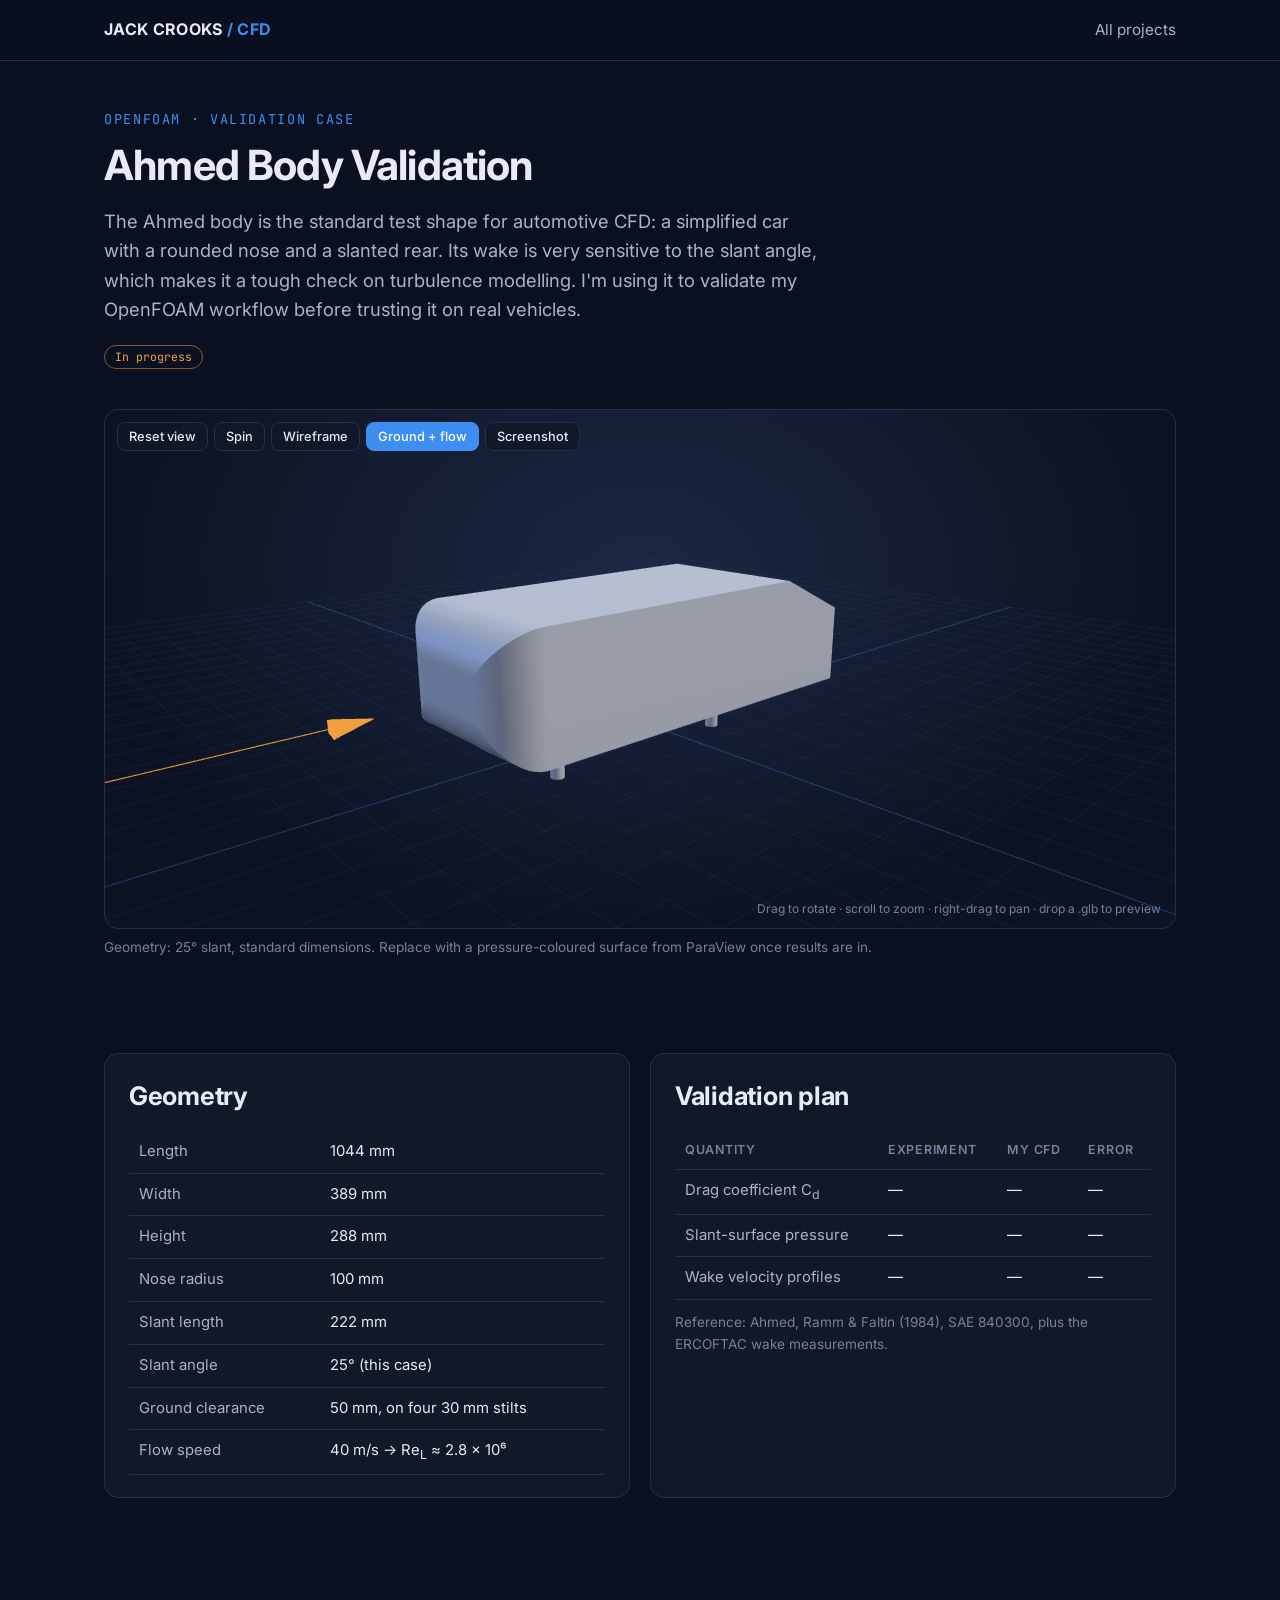
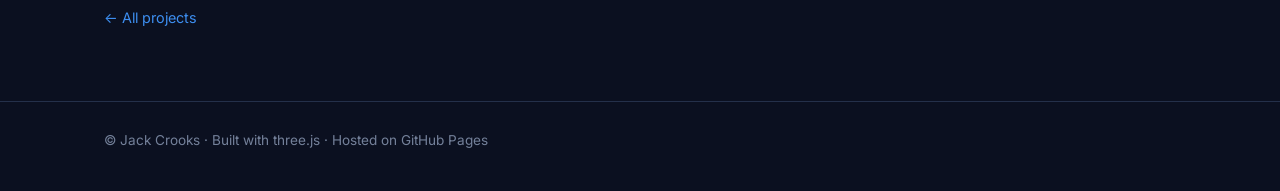
==== projects/ahmed-body/index.html @ e1d82d74 "First upload" ====
<!DOCTYPE html>
<html lang="en">
<head>
  <meta charset="utf-8">
  <meta name="viewport" content="width=device-width, initial-scale=1">
  <title>Ahmed Body Validation · Jack Crooks</title>
  <link rel="preconnect" href="https://fonts.googleapis.com">
  <link rel="stylesheet" href="https://fonts.googleapis.com/css2?family=Inter:wght@400;500;600;700&family=JetBrains+Mono:wght@400;500&display=swap">
  <link rel="stylesheet" href="../../assets/css/style.css">
  <script type="importmap">
    { "imports": {
        "three": "../../assets/vendor/three/build/three.module.min.js",
        "three/addons/": "../../assets/vendor/three/addons/" } }
  </script>
</head>
<body>

<header class="topbar">
  <div class="wrap">
    <a class="brand" href="../../index.html">JACK CROOKS <span>/ CFD</span></a>
    <nav class="nav"><a href="../../index.html#projects">All projects</a></nav>
  </div>
</header>

<main class="wrap">
  <section style="padding-top:48px">
    <div class="eyebrow">OpenFOAM · Validation case</div>
    <h1 style="font-size:2.6rem">Ahmed Body Validation</h1>
    <p class="lede">The Ahmed body is the standard test shape for automotive CFD: a simplified car with a rounded nose and a slanted rear.
      Its wake is very sensitive to the slant angle, which makes it a tough check on turbulence modelling.
      I'm using it to validate my OpenFOAM workflow before trusting it on real vehicles.</p>
    <span class="status wip">In progress</span>
  </section>

  <section style="padding-top:0">
    <div class="viewer" data-model="models/ahmed-body.glb" data-up="z" data-flow="+x"></div>
    <p class="muted" style="font-size:0.85rem;margin-top:8px">Geometry: 25° slant, standard dimensions. Replace with a pressure-coloured surface from ParaView once results are in.</p>
  </section>

  <section class="two-col">
    <div class="panel">
      <h2>Geometry</h2>
      <table>
        <tr><td>Length</td><td>1044 mm</td></tr>
        <tr><td>Width</td><td>389 mm</td></tr>
        <tr><td>Height</td><td>288 mm</td></tr>
        <tr><td>Nose radius</td><td>100 mm</td></tr>
        <tr><td>Slant length</td><td>222 mm</td></tr>
        <tr><td>Slant angle</td><td>25° (this case)</td></tr>
        <tr><td>Ground clearance</td><td>50 mm, on four 30 mm stilts</td></tr>
        <tr><td>Flow speed</td><td>40 m/s → Re<sub>L</sub> ≈ 2.8 × 10⁶</td></tr>
      </table>
    </div>
    <div class="panel">
      <h2>Validation plan</h2>
      <table>
        <tr><th>Quantity</th><th>Experiment</th><th>My CFD</th><th>Error</th></tr>
        <tr><td>Drag coefficient C<sub>d</sub></td><td>—</td><td>—</td><td>—</td></tr>
        <tr><td>Slant-surface pressure</td><td>—</td><td>—</td><td>—</td></tr>
        <tr><td>Wake velocity profiles</td><td>—</td><td>—</td><td>—</td></tr>
      </table>
      <p class="muted" style="font-size:0.85rem;margin:12px 0 0">Reference: Ahmed, Ramm &amp; Faltin (1984), SAE 840300, plus the ERCOFTAC wake measurements.</p>
    </div>
  </section>

  <section>
    <a class="back" href="../../index.html#projects">← All projects</a>
  </section>
</main>

<footer><div class="wrap">© Jack Crooks · Built with three.js · Hosted on GitHub Pages</div></footer>

<script type="module" src="../../assets/js/viewer.js"></script>
</body>
</html>
---- assets/css/style.css ----
/* ==========================================================
   CFD Portfolio – shared styles
   Change the colours in :root to restyle the whole site.
   ========================================================== */
:root {
  --bg: #0b1020;
  --surface: #111827;
  --surface-2: #172036;
  --line: #24304a;
  --text: #e6ebf5;
  --text-2: #a9b4c8;
  --muted: #74819a;
  --accent: #3d8ef0;      /* main blue (charts, links) */
  --accent-2: #f2a03d;    /* warm highlight */
  --radius: 14px;
  --mono: "JetBrains Mono", ui-monospace, SFMono-Regular, Menlo, monospace;
  --sans: "Inter", system-ui, -apple-system, "Segoe UI", sans-serif;
}

* { box-sizing: border-box; }
html, body { margin: 0; }
body {
  background: var(--bg);
  color: var(--text);
  font-family: var(--sans);
  font-size: 16px;
  line-height: 1.6;
  -webkit-font-smoothing: antialiased;
}
a { color: var(--accent); text-decoration: none; }
a:hover { text-decoration: underline; }
code, .mono { font-family: var(--mono); font-size: 0.9em; }
code { background: var(--surface-2); padding: 0.1em 0.4em; border-radius: 6px; }

.wrap { max-width: 1120px; margin: 0 auto; padding: 0 24px; }

/* ---------- top bar ---------- */
.topbar {
  position: sticky; top: 0; z-index: 10;
  background: rgba(11, 16, 32, 0.85);
  backdrop-filter: blur(10px);
  border-bottom: 1px solid var(--line);
}
.topbar .wrap { display: flex; align-items: center; justify-content: space-between; height: 60px; }
.brand { font-weight: 700; letter-spacing: 0.02em; color: var(--text); }
.brand span { color: var(--accent); }
.nav a { color: var(--text-2); margin-left: 22px; font-size: 0.95rem; }
.nav a:hover { color: var(--text); text-decoration: none; }

/* ---------- hero ---------- */
.hero { padding: 88px 0 56px; position: relative; overflow: hidden; }
.hero canvas.streaks { position: absolute; inset: 0; width: 100%; height: 100%; opacity: 0.55; }
.hero .wrap { position: relative; }
.eyebrow { font-family: var(--mono); color: var(--accent); font-size: 0.85rem; letter-spacing: 0.12em; text-transform: uppercase; }
h1 { font-size: clamp(2.2rem, 5vw, 3.6rem); line-height: 1.1; margin: 12px 0 18px; letter-spacing: -0.02em; }
h2 { font-size: 1.6rem; margin: 0 0 14px; letter-spacing: -0.01em; }
h3 { font-size: 1.1rem; margin: 0 0 8px; }
.lede { color: var(--text-2); font-size: 1.15rem; max-width: 720px; }
.chips { display: flex; flex-wrap: wrap; gap: 8px; margin-top: 22px; }
.chip { font-family: var(--mono); font-size: 0.8rem; color: var(--text-2); border: 1px solid var(--line); border-radius: 999px; padding: 4px 12px; background: var(--surface); }

/* ---------- sections & cards ---------- */
section { padding: 40px 0; }
.grid { display: grid; gap: 20px; grid-template-columns: repeat(auto-fill, minmax(320px, 1fr)); }
.card {
  background: var(--surface); border: 1px solid var(--line); border-radius: var(--radius);
  overflow: hidden; display: flex; flex-direction: column;
  transition: transform 0.15s ease, border-color 0.15s ease;
}
a.card { color: inherit; }
a.card:hover { transform: translateY(-3px); border-color: var(--accent); text-decoration: none; }
.card .thumb { height: 190px; background: var(--surface-2); position: relative; }
.card .thumb .viewer { height: 100%; border: 0; border-radius: 0; }
.card .body { padding: 18px 20px 20px; }
.card p { color: var(--text-2); margin: 0 0 12px; font-size: 0.95rem; }
.status { display: inline-block; font-family: var(--mono); font-size: 0.72rem; padding: 2px 10px; border-radius: 999px; border: 1px solid; }
.status.wip { color: var(--accent-2); border-color: rgba(242,160,61,0.5); }
.status.done { color: #57c785; border-color: rgba(87,199,133,0.5); }
.status.planned { color: var(--muted); border-color: var(--line); }

.panel { background: var(--surface); border: 1px solid var(--line); border-radius: var(--radius); padding: 22px 24px; }
.two-col { display: grid; gap: 20px; grid-template-columns: 1fr 1fr; }
@media (max-width: 860px) { .two-col { grid-template-columns: 1fr; } }

/* ---------- key numbers ---------- */
.stats { display: grid; gap: 14px; grid-template-columns: repeat(auto-fit, minmax(170px, 1fr)); }
.stat { background: var(--surface); border: 1px solid var(--line); border-radius: var(--radius); padding: 16px 18px; }
.stat .label { color: var(--muted); font-size: 0.8rem; text-transform: uppercase; letter-spacing: 0.06em; }
.stat .value { font-size: 1.8rem; font-weight: 700; font-variant-numeric: tabular-nums; }
.stat .unit { color: var(--text-2); font-size: 0.95rem; font-weight: 500; margin-left: 4px; }
.stat .note { color: var(--muted); font-size: 0.8rem; }

/* ---------- tables ---------- */
table { width: 100%; border-collapse: collapse; font-size: 0.93rem; }
th, td { text-align: left; padding: 9px 10px; border-bottom: 1px solid var(--line); vertical-align: top; }
th { color: var(--muted); font-weight: 600; font-size: 0.78rem; text-transform: uppercase; letter-spacing: 0.06em; }
td:first-child { color: var(--text-2); white-space: nowrap; }

/* ---------- 3D viewer ---------- */
.viewer {
  position: relative; width: 100%; height: 520px;
  background: radial-gradient(ellipse at 50% 30%, #1b2742 0%, #0d1324 70%);
  border: 1px solid var(--line); border-radius: var(--radius); overflow: hidden;
  touch-action: none;
}
.viewer canvas { display: block; width: 100%; height: 100%; }
.viewer .toolbar {
  position: absolute; top: 12px; left: 12px; display: flex; gap: 6px; flex-wrap: wrap;
}
.viewer .toolbar button, .btn {
  font: 500 0.8rem var(--sans); color: var(--text); cursor: pointer;
  background: rgba(17, 24, 39, 0.85); border: 1px solid var(--line); border-radius: 8px; padding: 6px 11px;
}
.viewer .toolbar button:hover, .btn:hover { border-color: var(--accent); }
.viewer .toolbar button[aria-pressed="true"] { background: var(--accent); border-color: var(--accent); color: #fff; }
.viewer .hint {
  position: absolute; bottom: 10px; right: 14px; font-size: 0.75rem; color: var(--muted); pointer-events: none;
}
.viewer .msg {
  position: absolute; inset: 0; display: grid; place-items: center; text-align: center; padding: 30px;
  color: var(--text-2); font-size: 0.95rem;
}
.viewer .msg div { max-width: 460px; }
.viewer.dragover { outline: 2px dashed var(--accent); outline-offset: -8px; }

/* ---------- calculator ---------- */
.controls { display: grid; gap: 14px; grid-template-columns: repeat(auto-fit, minmax(200px, 1fr)); margin-bottom: 18px; }
.controls label { display: block; font-size: 0.8rem; color: var(--muted); text-transform: uppercase; letter-spacing: 0.06em; margin-bottom: 6px; }
.controls input[type="number"] {
  width: 100%; background: var(--surface-2); color: var(--text); border: 1px solid var(--line);
  border-radius: 8px; padding: 8px 10px; font: 500 1rem var(--mono);
}
.controls input[type="range"] { width: 100%; accent-color: var(--accent); }
.controls output { font-family: var(--mono); color: var(--text); }
.chart { position: relative; }
.chart svg { display: block; width: 100%; height: auto; overflow: visible; }
.chart .tip {
  position: absolute; pointer-events: none; background: #0b1020; border: 1px solid var(--line);
  border-radius: 8px; padding: 6px 10px; font-size: 0.8rem; white-space: nowrap; display: none;
  font-variant-numeric: tabular-nums;
}
.chart-title { font-size: 0.95rem; font-weight: 600; margin: 0 0 4px; }
.chart-sub { font-size: 0.8rem; color: var(--muted); margin: 0 0 8px; }

/* ---------- misc ---------- */
.muted { color: var(--muted); }
.note-box { border-left: 3px solid var(--accent-2); background: var(--surface); padding: 12px 16px; border-radius: 0 10px 10px 0; color: var(--text-2); font-size: 0.93rem; }
ul.clean { padding-left: 18px; color: var(--text-2); }
ul.clean li { margin: 4px 0; }
footer { border-top: 1px solid var(--line); padding: 28px 0 40px; color: var(--muted); font-size: 0.85rem; margin-top: 30px; }
.back { display: inline-block; margin-top: 28px; font-size: 0.9rem; }
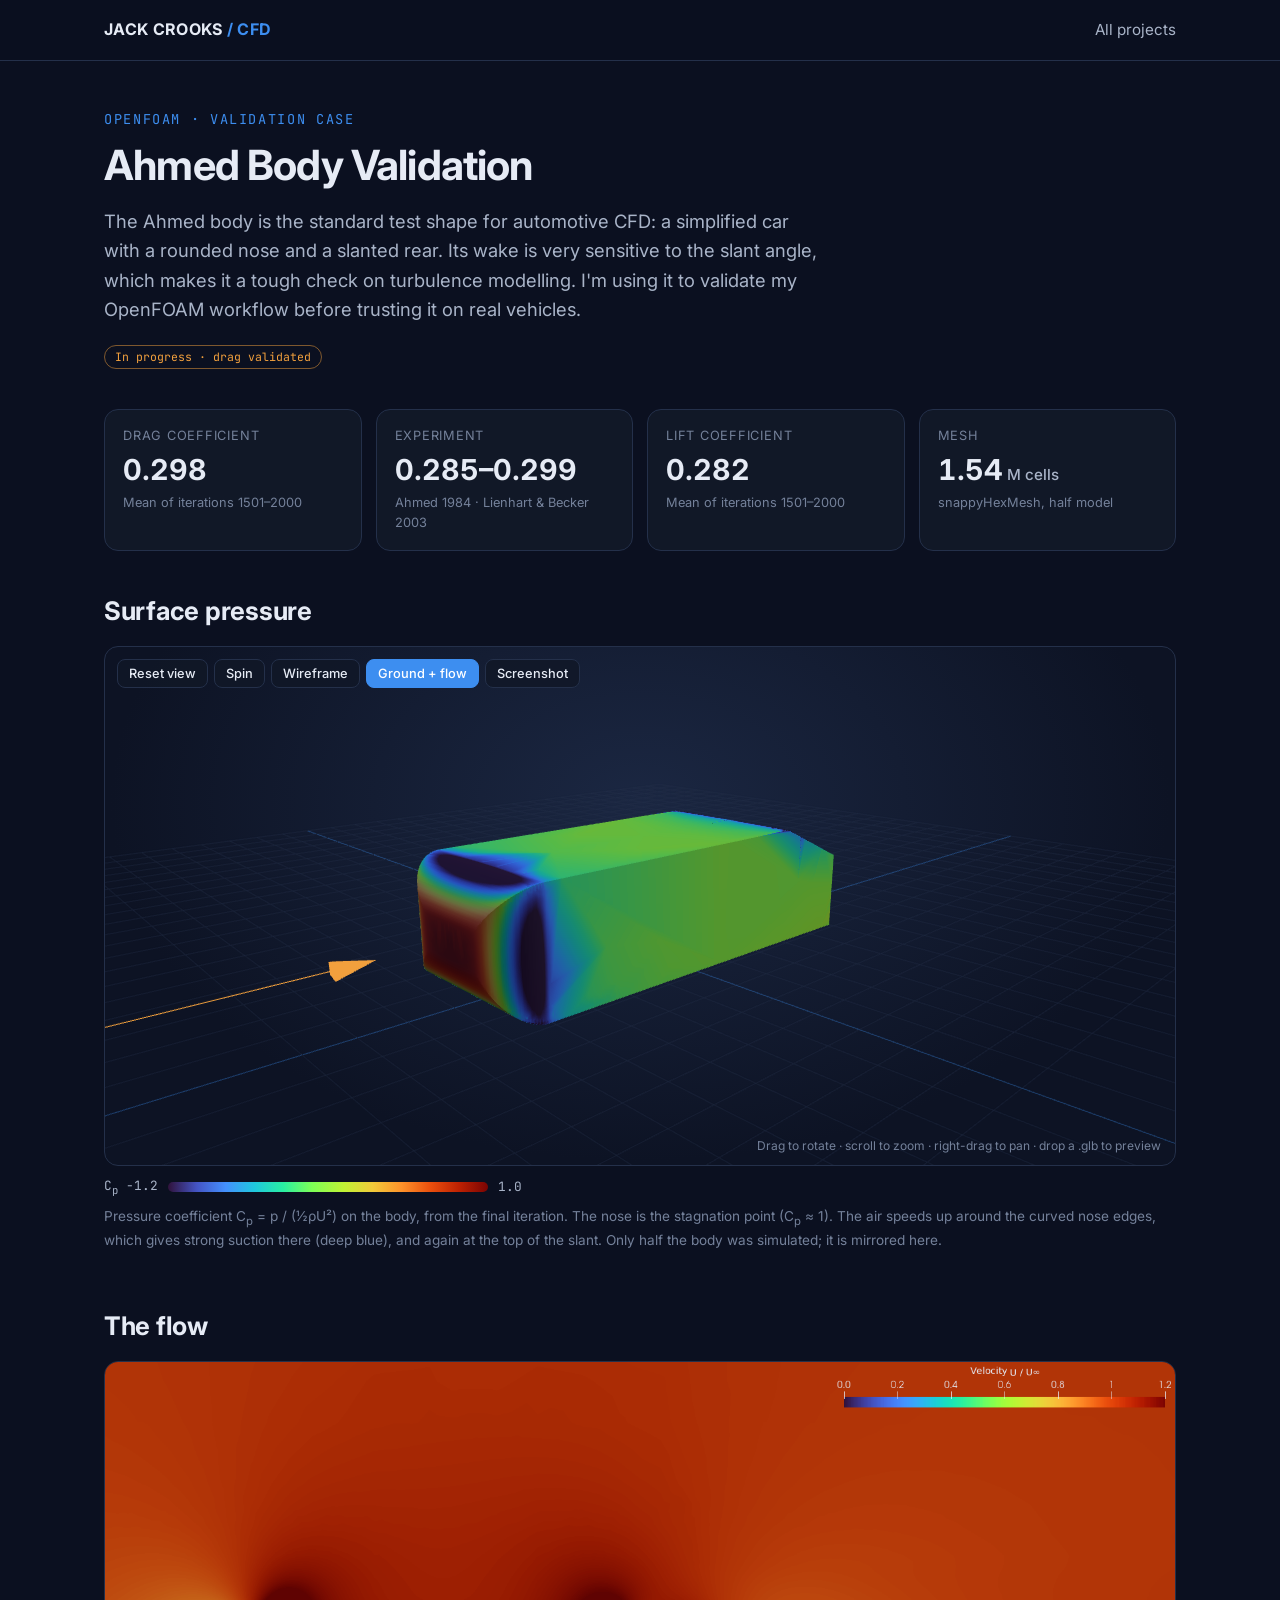
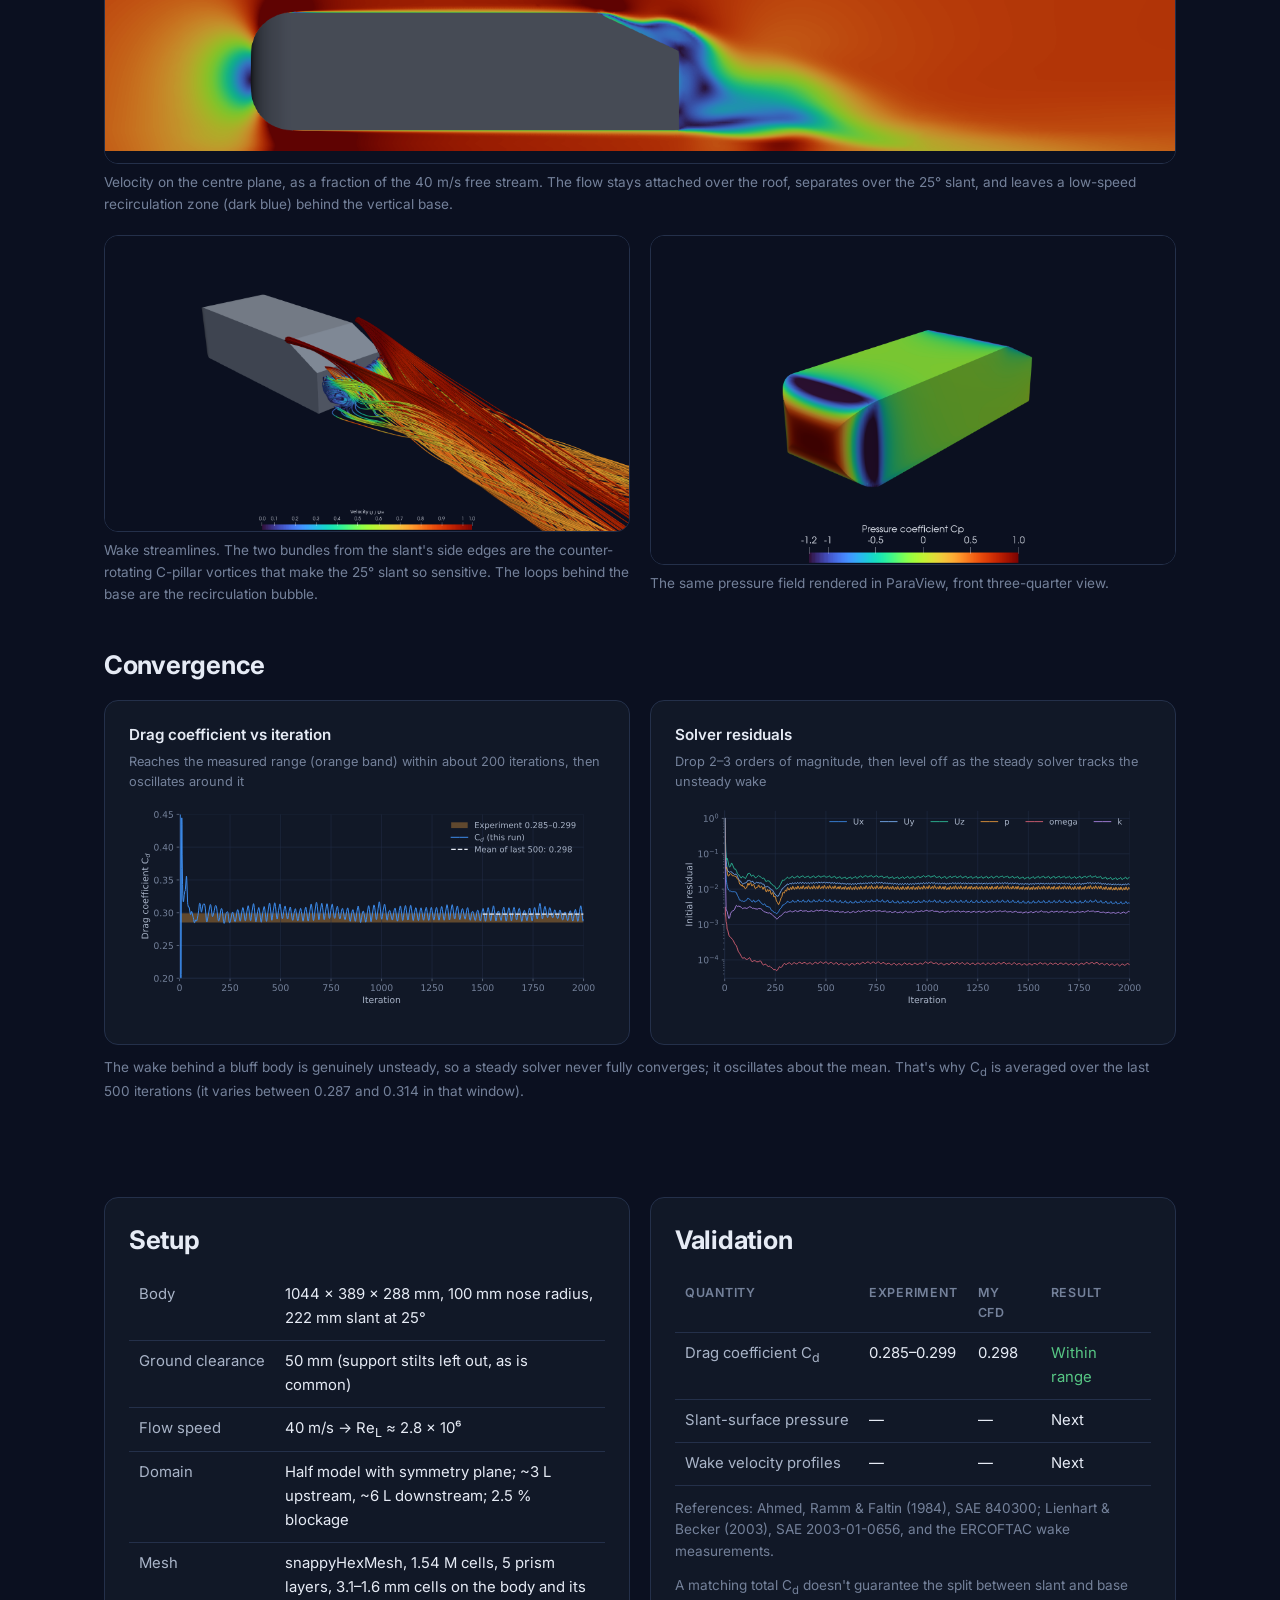
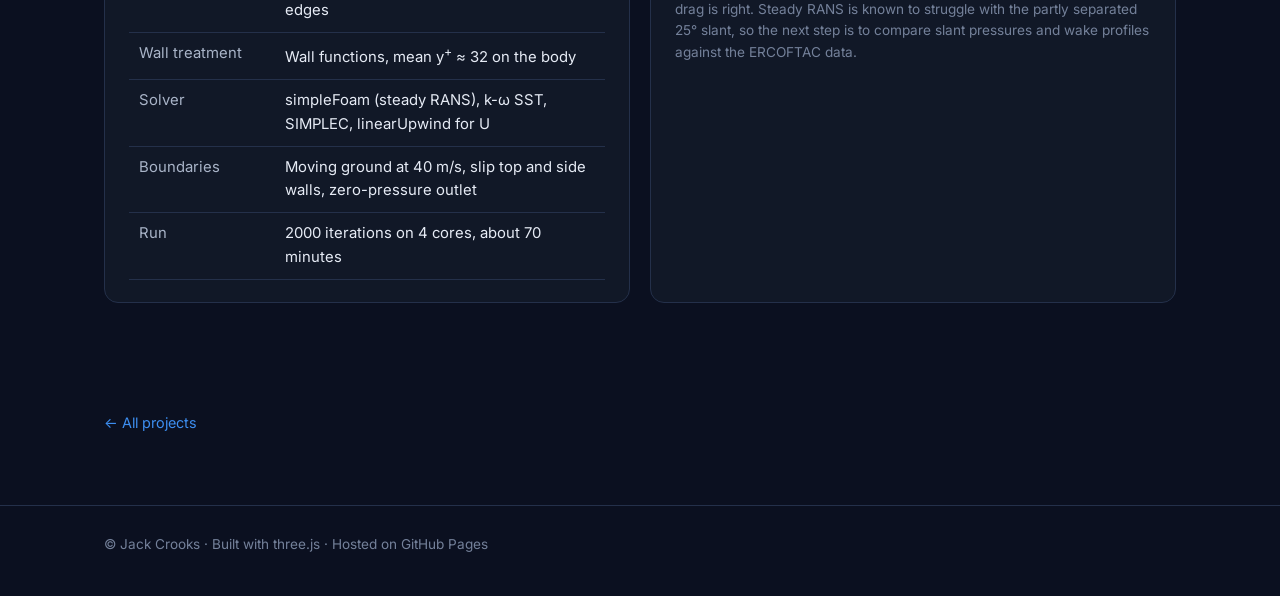
==== commit f95f4692: "Add Ahmed body run 1 results: pressure-coloured 3D model, flow images, Cd and residual charts" ====
--- a/projects/ahmed-body/index.html
+++ b/projects/ahmed-body/index.html
@@ -12,6 +12,18 @@
         "three": "../../assets/vendor/three/build/three.module.min.js",
         "three/addons/": "../../assets/vendor/three/addons/" } }
   </script>
+  <style>
+    figure { margin: 0; }
+    figure img { display: block; width: 100%; height: auto; border-radius: var(--radius); border: 1px solid var(--line); background: var(--bg); }
+    figcaption { color: var(--muted); font-size: 0.85rem; margin-top: 8px; }
+    .figs { display: grid; gap: 20px; grid-template-columns: 1fr 1fr; }
+    .legend { display: flex; align-items: center; gap: 10px; margin-top: 10px; font-family: var(--mono); font-size: 0.8rem; color: var(--text-2); }
+    .legend .bar { flex: 0 1 320px; height: 10px; border-radius: 999px;
+      background: linear-gradient(90deg, #30123b 0%, #4454c4 9%, #4490fe 18%, #1fc8de 27%, #29efa2 36%, #7dff56 45%,
+                  #c1f334 55%, #f1ca3a 64%, #fe922a 73%, #ea4f0d 82%, #be2102 91%, #7a0403 100%); }
+    .good { color: #57c785; }
+    @media (max-width: 760px) { .figs { grid-template-columns: 1fr; } }
+  </style>
 </head>
 <body>
 
@@ -29,37 +41,94 @@
     <p class="lede">The Ahmed body is the standard test shape for automotive CFD: a simplified car with a rounded nose and a slanted rear.
       Its wake is very sensitive to the slant angle, which makes it a tough check on turbulence modelling.
       I'm using it to validate my OpenFOAM workflow before trusting it on real vehicles.</p>
-    <span class="status wip">In progress</span>
+    <span class="status wip">In progress · drag validated</span>
   </section>
 
   <section style="padding-top:0">
-    <div class="viewer" data-model="models/ahmed-body.glb" data-up="z" data-flow="+x"></div>
-    <p class="muted" style="font-size:0.85rem;margin-top:8px">Geometry: 25° slant, standard dimensions. Replace with a pressure-coloured surface from ParaView once results are in.</p>
+    <div class="stats">
+      <div class="stat"><div class="label">Drag coefficient</div><div class="value">0.298</div><div class="note">Mean of iterations 1501–2000</div></div>
+      <div class="stat"><div class="label">Experiment</div><div class="value" style="white-space:nowrap">0.285–0.299</div><div class="note">Ahmed 1984 · Lienhart &amp; Becker 2003</div></div>
+      <div class="stat"><div class="label">Lift coefficient</div><div class="value">0.282</div><div class="note">Mean of iterations 1501–2000</div></div>
+      <div class="stat"><div class="label">Mesh</div><div class="value">1.54<span class="unit">M cells</span></div><div class="note">snappyHexMesh, half model</div></div>
+    </div>
+  </section>
+
+  <section style="padding-top:0">
+    <h2>Surface pressure</h2>
+    <div class="viewer" data-model="models/ahmed-cp.glb" data-up="z" data-flow="+x"></div>
+    <div class="legend"><span>C<sub>p</sub> −1.2</span><span class="bar"></span><span>1.0</span></div>
+    <p class="muted" style="font-size:0.85rem;margin-top:8px">Pressure coefficient C<sub>p</sub> = p / (½ρU²) on the body, from the final iteration.
+      The nose is the stagnation point (C<sub>p</sub> ≈ 1). The air speeds up around the curved nose edges, which gives strong suction there (deep blue),
+      and again at the top of the slant. Only half the body was simulated; it is mirrored here.</p>
+  </section>
+
+  <section style="padding-top:0">
+    <h2>The flow</h2>
+    <figure style="margin-bottom:20px">
+      <img src="images/midplane-velocity.png" alt="Velocity on the centre plane of the Ahmed body, showing the slow wake behind the slant and base" loading="lazy">
+      <figcaption>Velocity on the centre plane, as a fraction of the 40 m/s free stream. The flow stays attached over the roof, separates
+        over the 25° slant, and leaves a low-speed recirculation zone (dark blue) behind the vertical base.</figcaption>
+    </figure>
+    <div class="figs">
+      <figure>
+        <img src="images/streamlines.png" alt="Streamlines in the wake: a pair of vortices from the slant side edges and recirculation behind the base" loading="lazy">
+        <figcaption>Wake streamlines. The two bundles from the slant's side edges are the counter-rotating C-pillar vortices
+          that make the 25° slant so sensitive. The loops behind the base are the recirculation bubble.</figcaption>
+      </figure>
+      <figure>
+        <img src="images/cp-surface.png" alt="Pressure coefficient on the body, front three-quarter view" loading="lazy">
+        <figcaption>The same pressure field rendered in ParaView, front three-quarter view.</figcaption>
+      </figure>
+    </div>
+  </section>
+
+  <section style="padding-top:0">
+    <h2>Convergence</h2>
+    <div class="two-col">
+      <div class="panel">
+        <p class="chart-title">Drag coefficient vs iteration</p>
+        <p class="chart-sub">Reaches the measured range (orange band) within about 200 iterations, then oscillates around it</p>
+        <img src="images/cd-history.svg" alt="Drag coefficient history converging to 0.298, inside the experimental band" style="width:100%" loading="lazy">
+      </div>
+      <div class="panel">
+        <p class="chart-title">Solver residuals</p>
+        <p class="chart-sub">Drop 2–3 orders of magnitude, then level off as the steady solver tracks the unsteady wake</p>
+        <img src="images/residuals.svg" alt="Initial residuals for U, p, k and omega over 2000 iterations" style="width:100%" loading="lazy">
+      </div>
+    </div>
+    <p class="muted" style="font-size:0.85rem;margin-top:12px">The wake behind a bluff body is genuinely unsteady, so a steady solver
+      never fully converges; it oscillates about the mean. That's why C<sub>d</sub> is averaged over the last 500 iterations
+      (it varies between 0.287 and 0.314 in that window).</p>
   </section>
 
   <section class="two-col">
     <div class="panel">
-      <h2>Geometry</h2>
+      <h2>Setup</h2>
       <table>
-        <tr><td>Length</td><td>1044 mm</td></tr>
-        <tr><td>Width</td><td>389 mm</td></tr>
-        <tr><td>Height</td><td>288 mm</td></tr>
-        <tr><td>Nose radius</td><td>100 mm</td></tr>
-        <tr><td>Slant length</td><td>222 mm</td></tr>
-        <tr><td>Slant angle</td><td>25° (this case)</td></tr>
-        <tr><td>Ground clearance</td><td>50 mm, on four 30 mm stilts</td></tr>
+        <tr><td>Body</td><td>1044 × 389 × 288 mm, 100 mm nose radius, 222 mm slant at 25°</td></tr>
+        <tr><td>Ground clearance</td><td>50 mm (support stilts left out, as is common)</td></tr>
         <tr><td>Flow speed</td><td>40 m/s → Re<sub>L</sub> ≈ 2.8 × 10⁶</td></tr>
+        <tr><td>Domain</td><td>Half model with symmetry plane; ~3 L upstream, ~6 L downstream; 2.5 % blockage</td></tr>
+        <tr><td>Mesh</td><td>snappyHexMesh, 1.54 M cells, 5 prism layers, 3.1–1.6 mm cells on the body and its edges</td></tr>
+        <tr><td>Wall treatment</td><td>Wall functions, mean y<sup>+</sup> ≈ 32 on the body</td></tr>
+        <tr><td>Solver</td><td>simpleFoam (steady RANS), k-ω SST, SIMPLEC, linearUpwind for U</td></tr>
+        <tr><td>Boundaries</td><td>Moving ground at 40 m/s, slip top and side walls, zero-pressure outlet</td></tr>
+        <tr><td>Run</td><td>2000 iterations on 4 cores, about 70 minutes</td></tr>
       </table>
     </div>
     <div class="panel">
-      <h2>Validation plan</h2>
+      <h2>Validation</h2>
       <table>
-        <tr><th>Quantity</th><th>Experiment</th><th>My CFD</th><th>Error</th></tr>
-        <tr><td>Drag coefficient C<sub>d</sub></td><td>—</td><td>—</td><td>—</td></tr>
-        <tr><td>Slant-surface pressure</td><td>—</td><td>—</td><td>—</td></tr>
-        <tr><td>Wake velocity profiles</td><td>—</td><td>—</td><td>—</td></tr>
+        <tr><th>Quantity</th><th>Experiment</th><th>My CFD</th><th>Result</th></tr>
+        <tr><td>Drag coefficient C<sub>d</sub></td><td>0.285–0.299</td><td>0.298</td><td class="good">Within range</td></tr>
+        <tr><td>Slant-surface pressure</td><td>—</td><td>—</td><td>Next</td></tr>
+        <tr><td>Wake velocity profiles</td><td>—</td><td>—</td><td>Next</td></tr>
       </table>
-      <p class="muted" style="font-size:0.85rem;margin:12px 0 0">Reference: Ahmed, Ramm &amp; Faltin (1984), SAE 840300, plus the ERCOFTAC wake measurements.</p>
+      <p class="muted" style="font-size:0.85rem;margin:12px 0 0">References: Ahmed, Ramm &amp; Faltin (1984), SAE 840300;
+        Lienhart &amp; Becker (2003), SAE 2003-01-0656, and the ERCOFTAC wake measurements.</p>
+      <p class="muted" style="font-size:0.85rem;margin:12px 0 0">A matching total C<sub>d</sub> doesn't guarantee the split between slant and base drag is right.
+        Steady RANS is known to struggle with the partly separated 25° slant, so the next step is to compare slant pressures
+        and wake profiles against the ERCOFTAC data.</p>
     </div>
   </section>
 
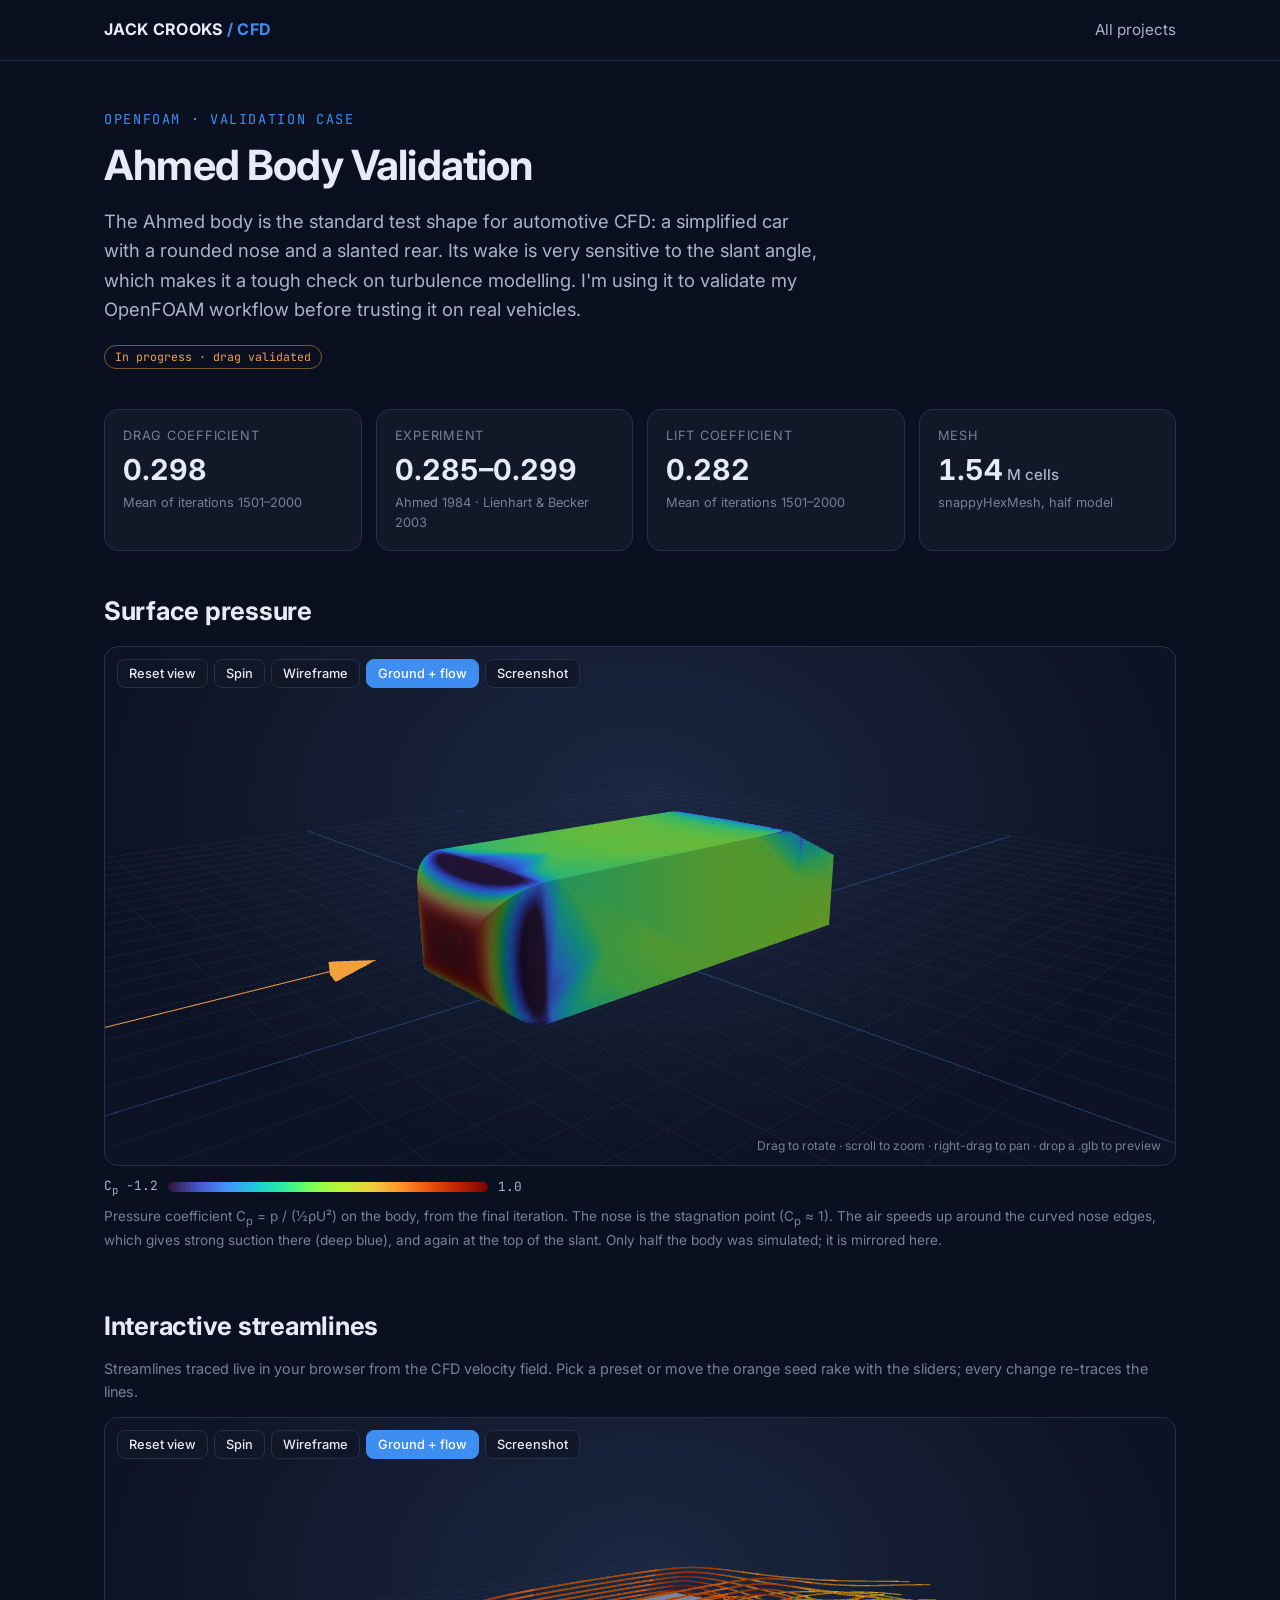
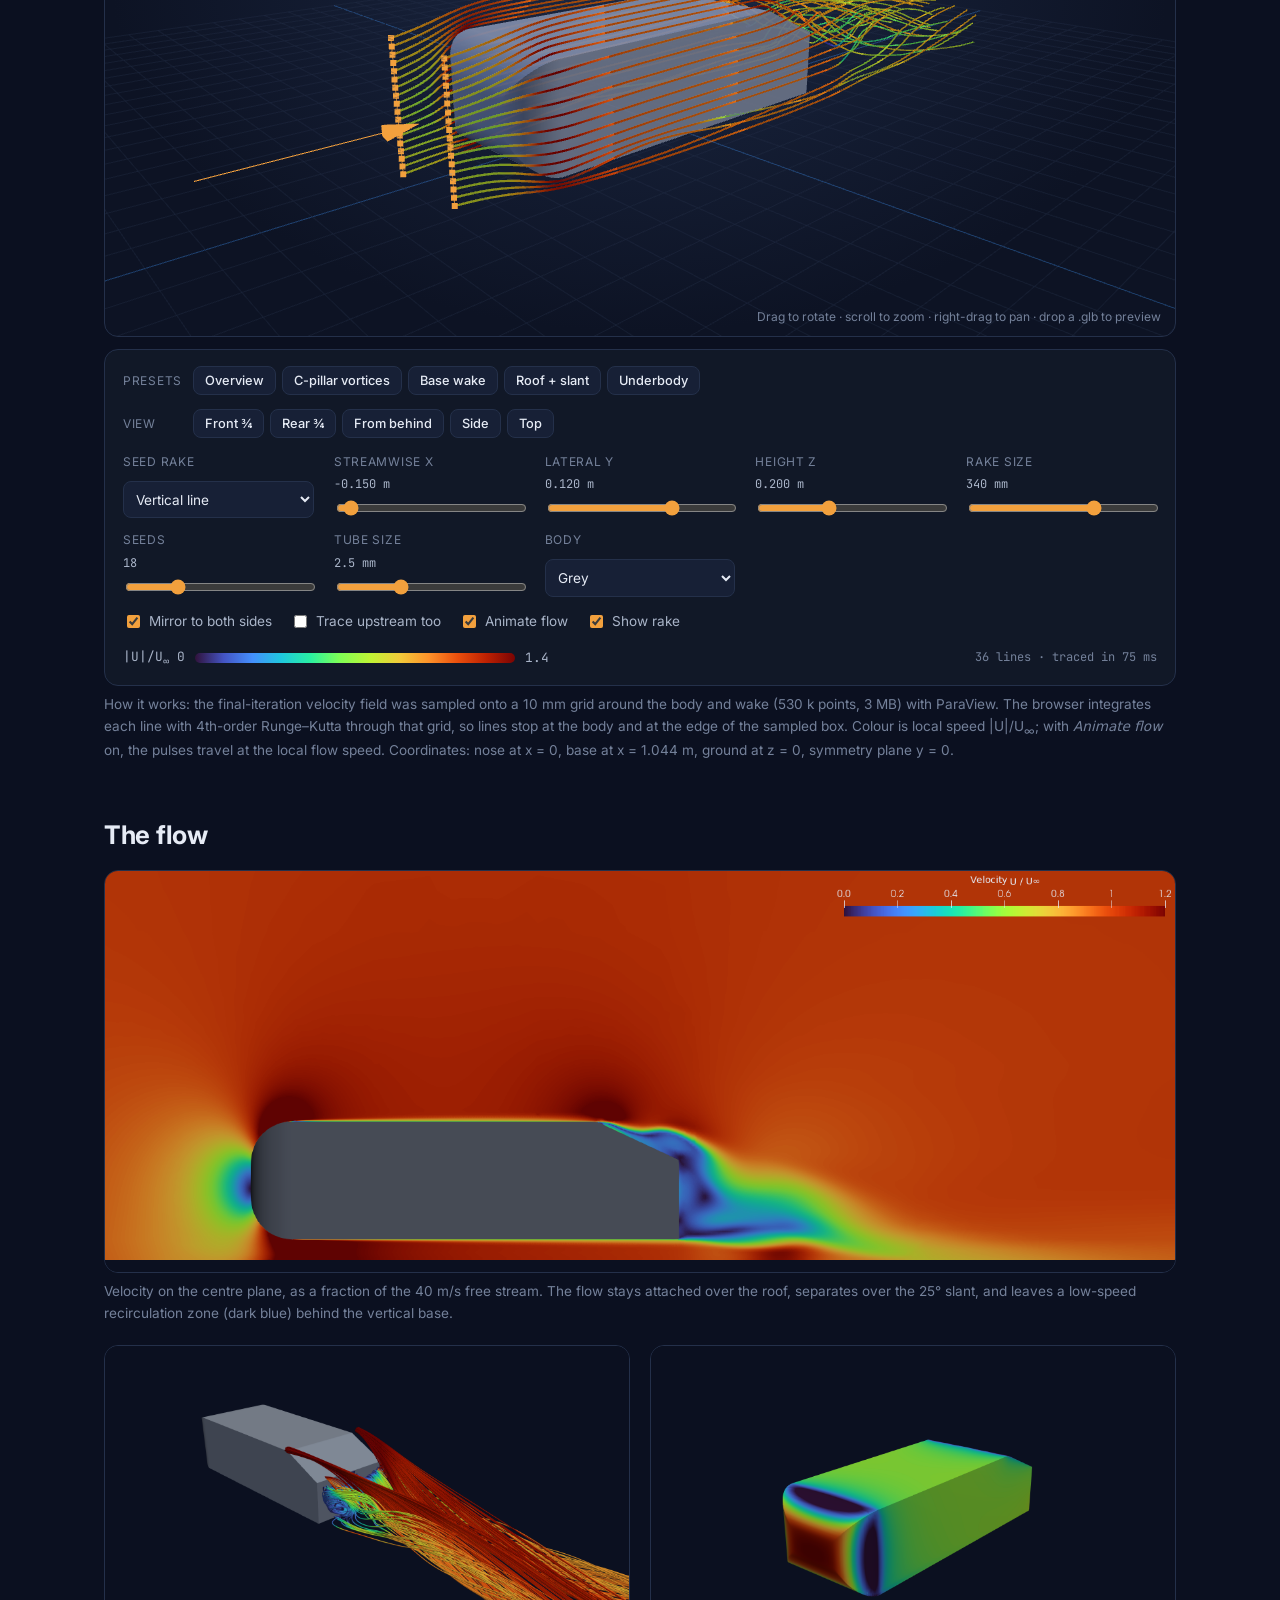
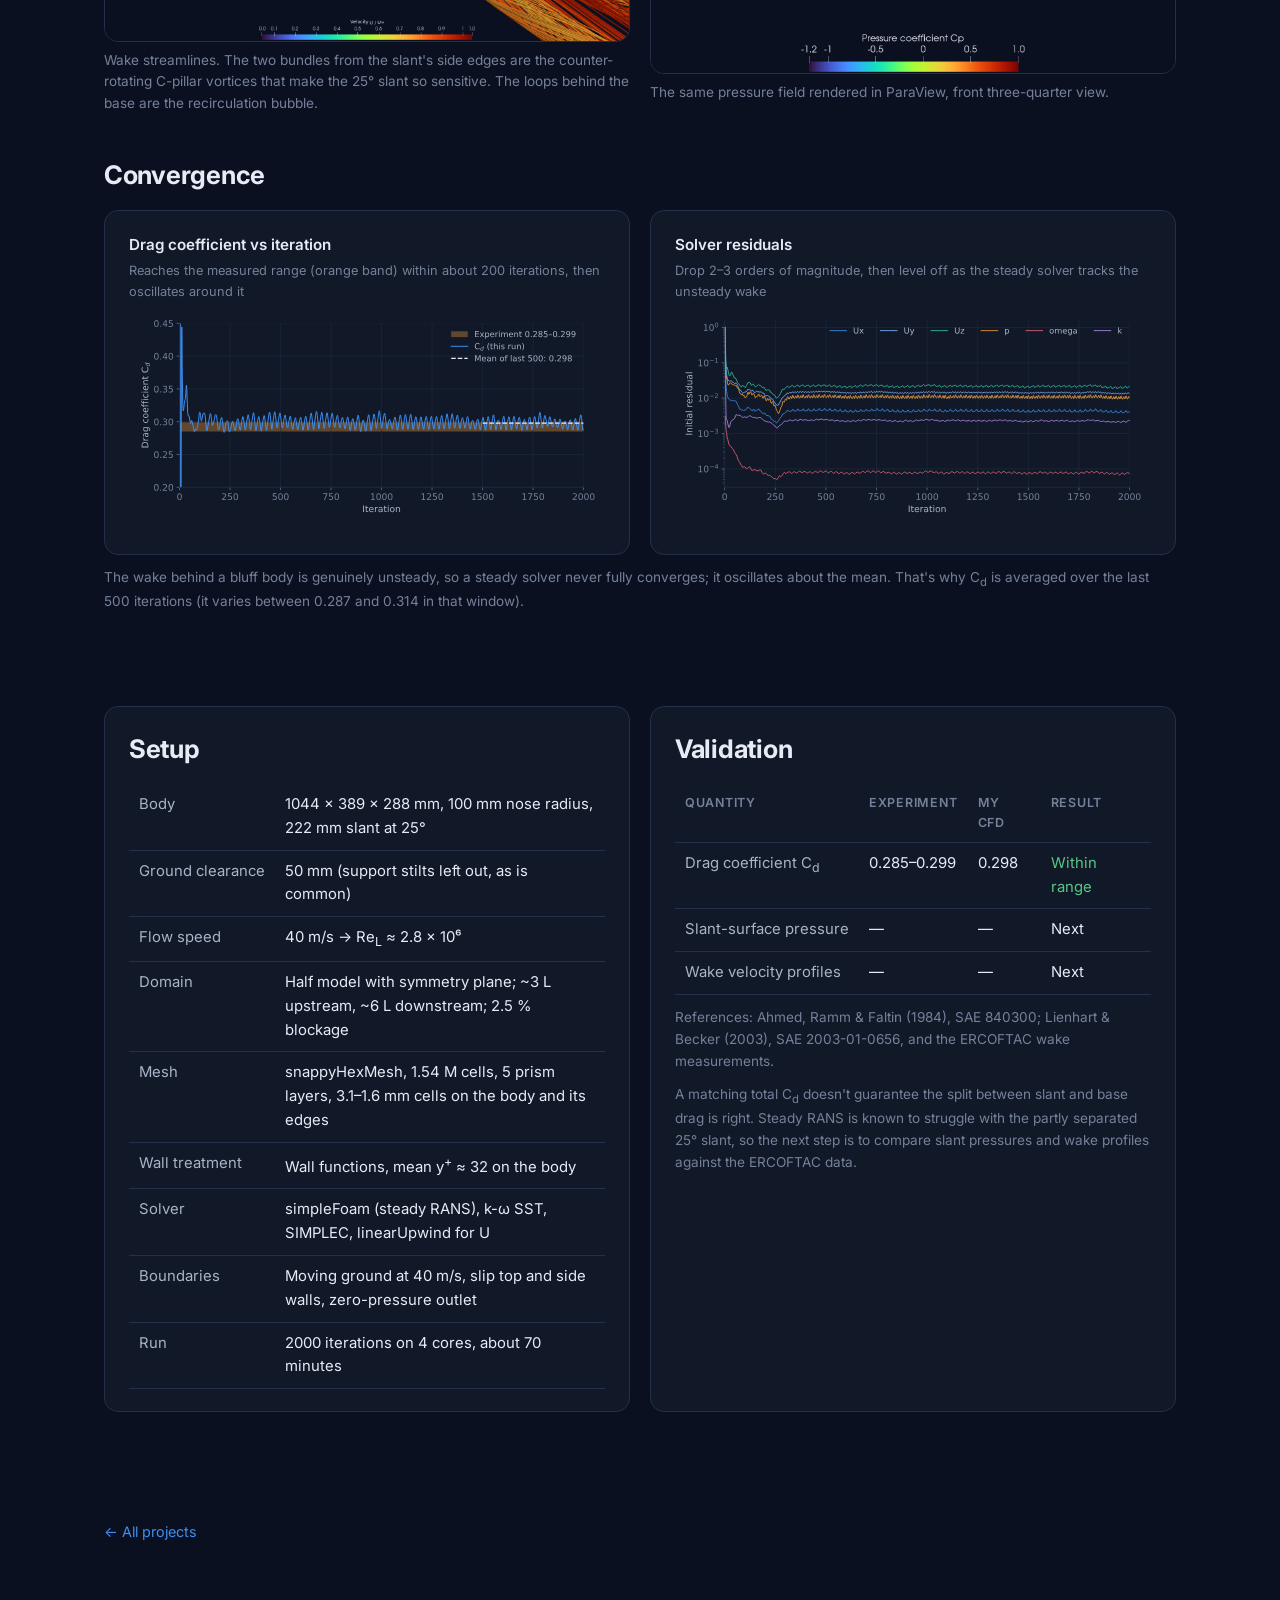
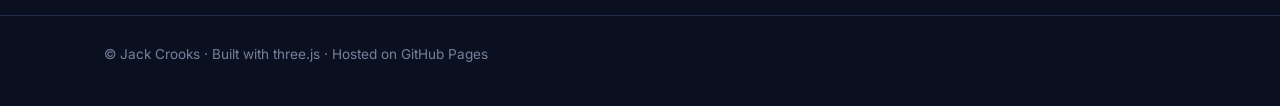
==== commit 4ca012f3: "Add interactive streamline tool to the Ahmed body page Streamlines are traced live in the browser (R" ====
--- a/projects/ahmed-body/index.html
+++ b/projects/ahmed-body/index.html
@@ -60,6 +60,20 @@
     <p class="muted" style="font-size:0.85rem;margin-top:8px">Pressure coefficient C<sub>p</sub> = p / (½ρU²) on the body, from the final iteration.
       The nose is the stagnation point (C<sub>p</sub> ≈ 1). The air speeds up around the curved nose edges, which gives strong suction there (deep blue),
       and again at the top of the slant. Only half the body was simulated; it is mirrored here.</p>
+  </section>
+
+  <section style="padding-top:0">
+    <h2>Interactive streamlines</h2>
+    <p class="muted" style="font-size:0.9rem;margin-top:-4px">Streamlines traced live in your browser from the CFD velocity field.
+      Pick a preset or move the orange seed rake with the sliders; every change re-traces the lines.</p>
+    <div class="viewer" data-model="models/ahmed-cp.glb" data-up="z" data-flow="+x"
+         data-zoom="1.15" data-streamlines="models/ahmed-velocity.json" data-controls="sl-controls"></div>
+    <div id="sl-controls"></div>
+    <p class="muted" style="font-size:0.85rem;margin-top:8px">How it works: the final-iteration velocity field was sampled onto a
+      10 mm grid around the body and wake (530 k points, 3 MB) with ParaView. The browser integrates each line with
+      4th-order Runge&ndash;Kutta through that grid, so lines stop at the body and at the edge of the sampled box.
+      Colour is local speed |U|/U<sub>&infin;</sub>; with <em>Animate flow</em> on, the pulses travel at the local flow speed.
+      Coordinates: nose at x = 0, base at x = 1.044 m, ground at z = 0, symmetry plane y = 0.</p>
   </section>
 
   <section style="padding-top:0">
--- a/assets/css/style.css
+++ b/assets/css/style.css
@@ -149,3 +149,34 @@
 ul.clean li { margin: 4px 0; }
 footer { border-top: 1px solid var(--line); padding: 28px 0 40px; color: var(--muted); font-size: 0.85rem; margin-top: 30px; }
 .back { display: inline-block; margin-top: 28px; font-size: 0.9rem; }
+
+/* ---------- interactive streamlines (streamlines.js) ---------- */
+.viewer .sl-status {
+  position: absolute; bottom: 10px; left: 14px; font-size: 0.8rem; color: var(--text-2); pointer-events: none;
+}
+.sl-panel {
+  margin-top: 12px; padding: 16px 18px; background: var(--surface); border: 1px solid var(--line); border-radius: var(--radius);
+  display: grid; gap: 14px;
+}
+.sl-row { display: flex; flex-wrap: wrap; gap: 8px 18px; align-items: center; }
+.sl-presets button {
+  font: 500 0.8rem var(--sans); color: var(--text); cursor: pointer;
+  background: var(--surface-2); border: 1px solid var(--line); border-radius: 8px; padding: 6px 11px;
+}
+.sl-presets button:hover { border-color: var(--accent-2); }
+.sl-presets { gap: 6px; }
+.sl-grid { display: grid; gap: 12px 20px; grid-template-columns: repeat(auto-fit, minmax(190px, 1fr)); }
+.sl-grid label { display: grid; gap: 4px; font-size: 0.75rem; color: var(--muted); text-transform: uppercase; letter-spacing: 0.06em; }
+.sl-grid output { font-family: var(--mono); color: var(--text-2); text-transform: none; letter-spacing: 0; float: right; }
+.sl-grid input[type="range"] { width: 100%; accent-color: var(--accent-2); }
+.sl-grid select {
+  font: 0.85rem var(--sans); color: var(--text); background: var(--surface-2); border: 1px solid var(--line);
+  border-radius: 8px; padding: 6px 8px;
+}
+.sl-check { font-size: 0.85rem; color: var(--text-2); display: inline-flex; gap: 6px; align-items: center; cursor: pointer; }
+.sl-check input { accent-color: var(--accent-2); }
+.sl-foot { display: flex; flex-wrap: wrap; justify-content: space-between; align-items: center; gap: 10px; }
+.sl-foot .legend { margin-top: 0; flex: 1 1 320px; }
+.sl-info { font-family: var(--mono); font-size: 0.75rem; color: var(--muted); }
+.sl-lbl { font-size: 0.75rem; color: var(--muted); text-transform: uppercase; letter-spacing: 0.06em; width: 64px; }
+.sl-presets button[aria-pressed="true"] { border-color: var(--accent-2); color: var(--accent-2); }
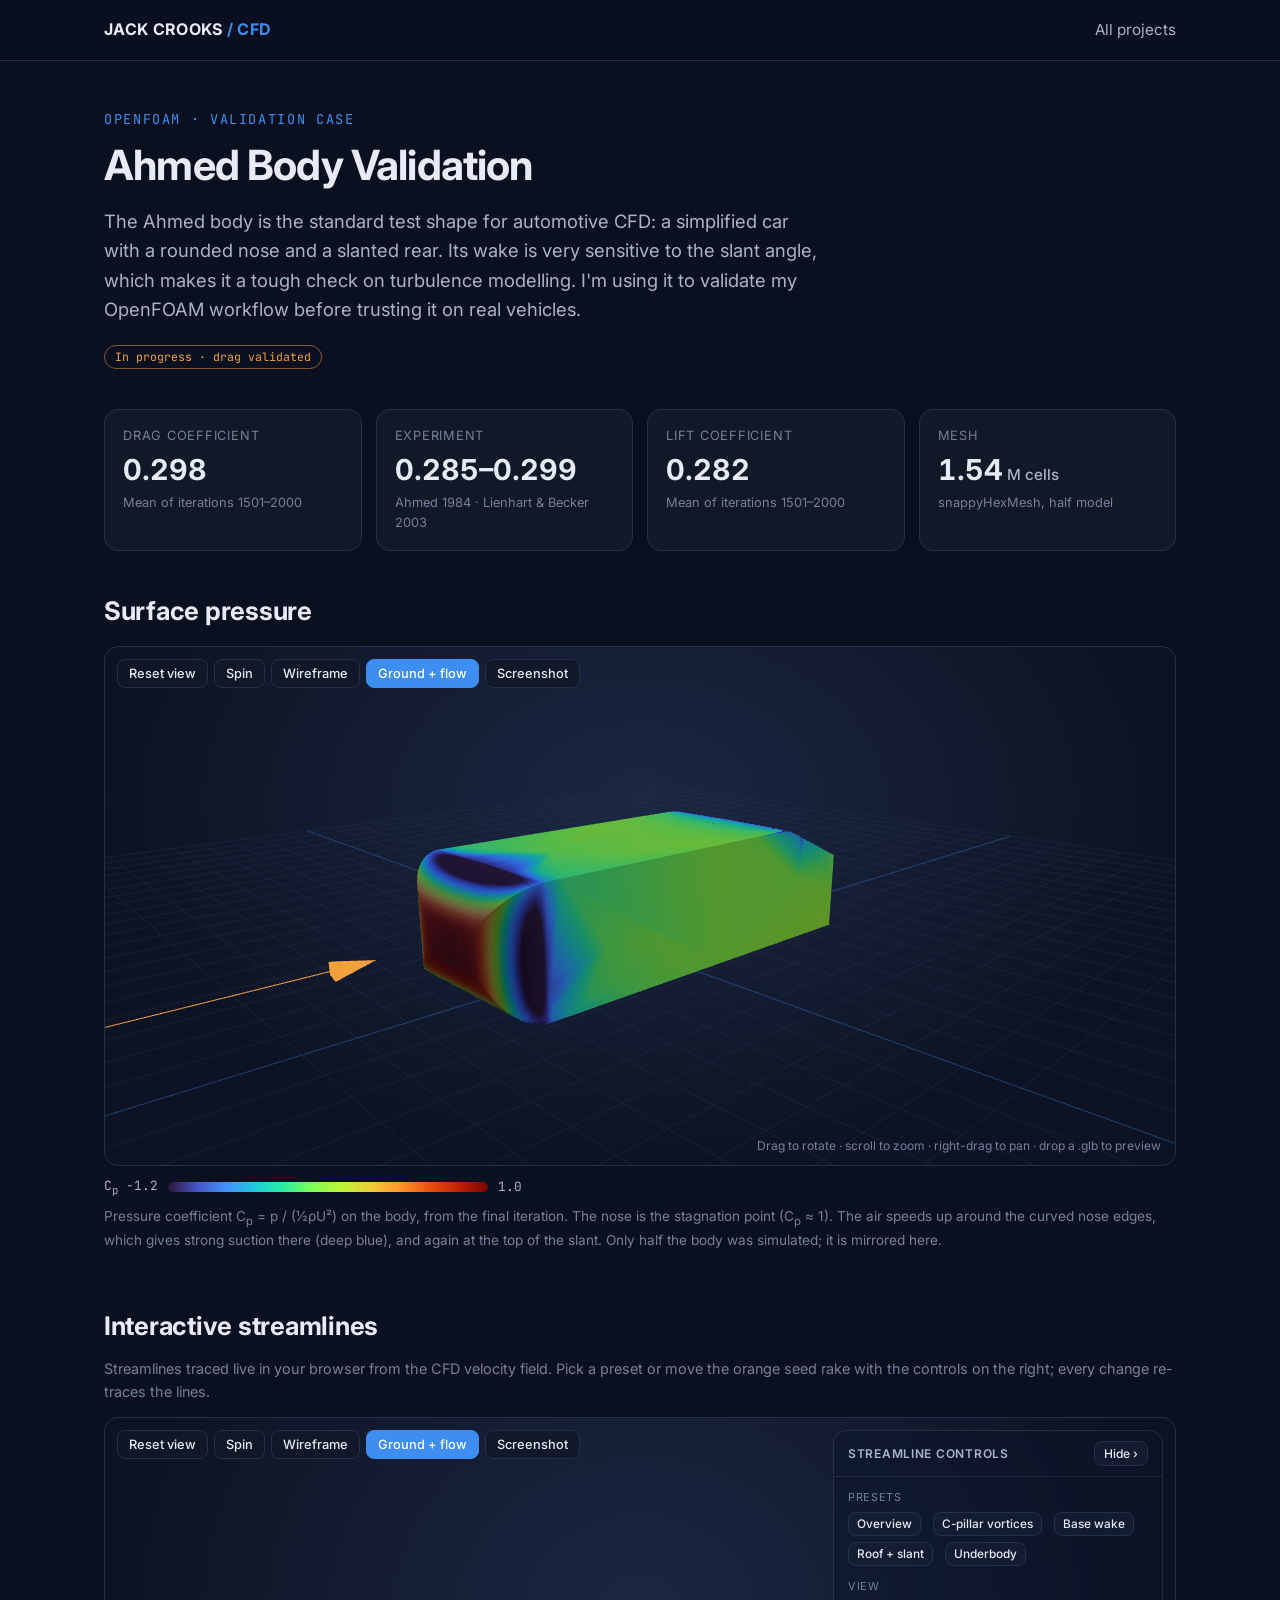
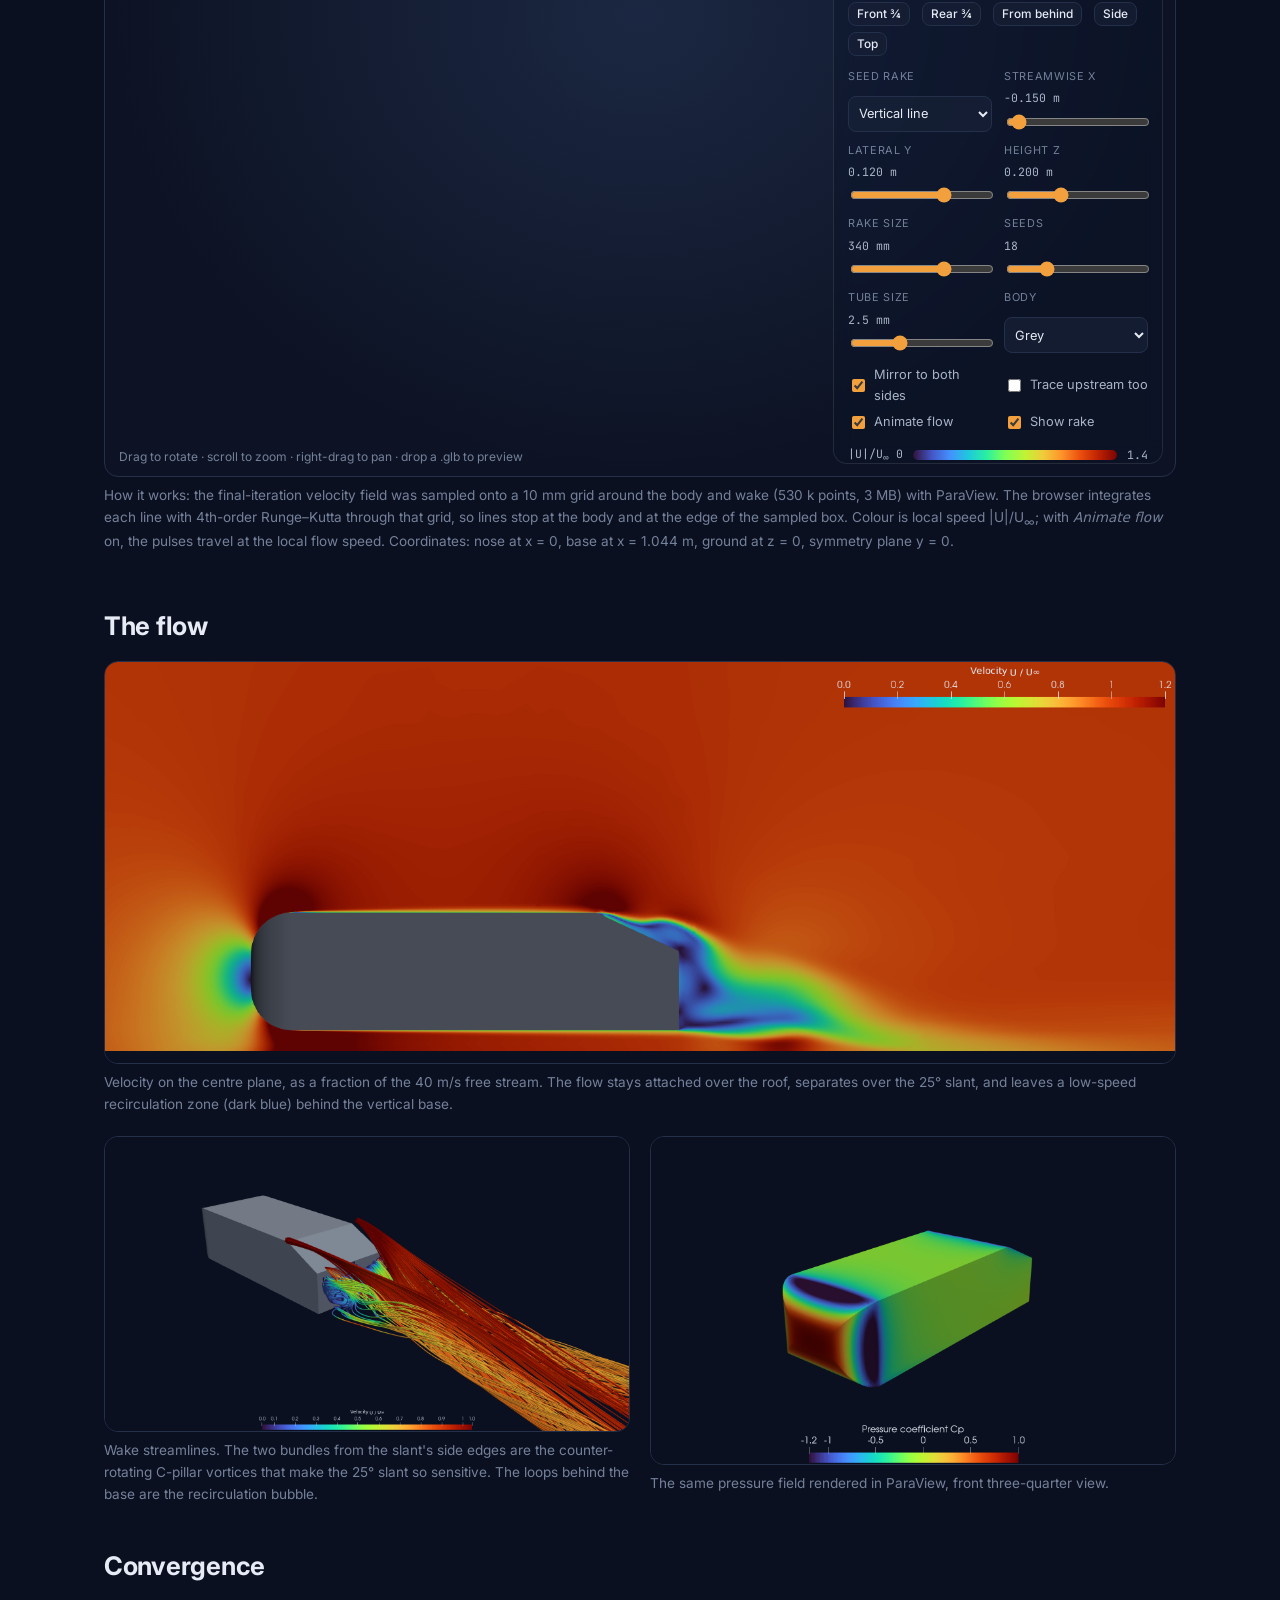
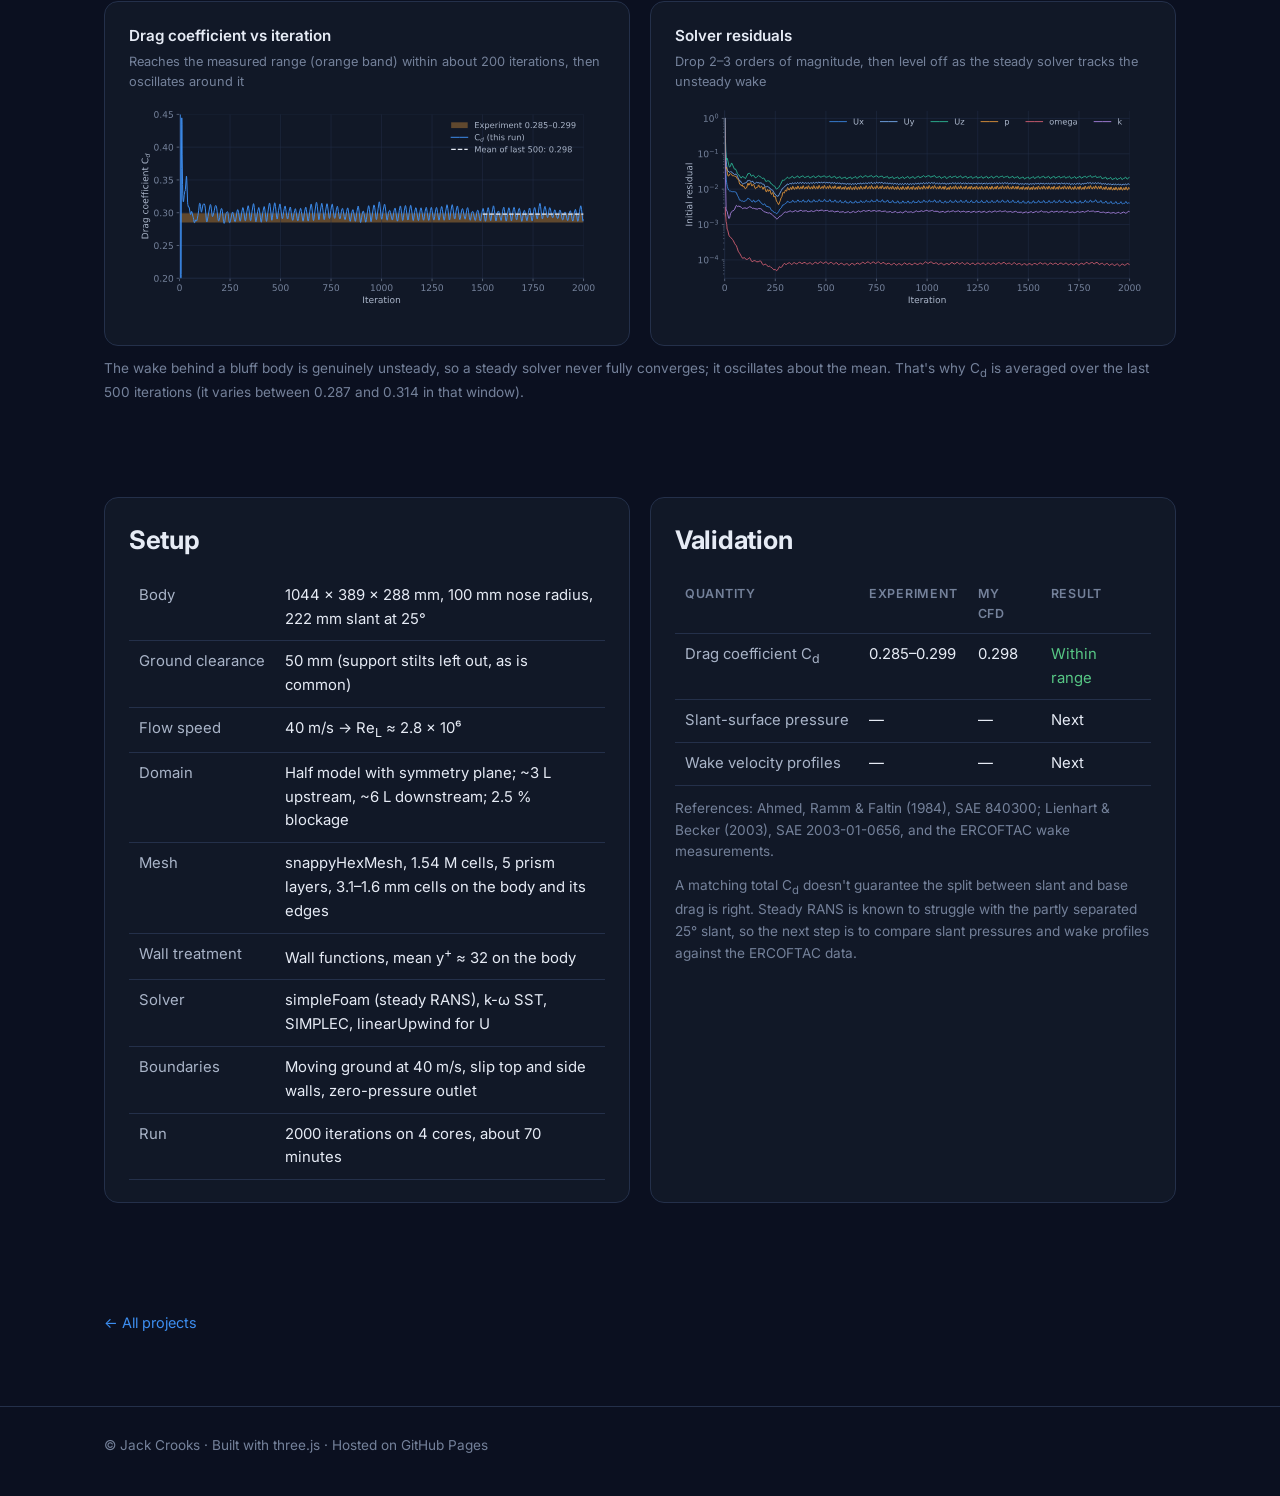
==== commit bd8a1979: "Dock streamline controls on the right of the viewer, translucent On wide screens the panel floats ov" ====
--- a/projects/ahmed-body/index.html
+++ b/projects/ahmed-body/index.html
@@ -65,7 +65,7 @@
   <section style="padding-top:0">
     <h2>Interactive streamlines</h2>
     <p class="muted" style="font-size:0.9rem;margin-top:-4px">Streamlines traced live in your browser from the CFD velocity field.
-      Pick a preset or move the orange seed rake with the sliders; every change re-traces the lines.</p>
+      Pick a preset or move the orange seed rake with the controls on the right; every change re-traces the lines.</p>
     <div class="viewer" data-model="models/ahmed-cp.glb" data-up="z" data-flow="+x"
          data-zoom="1.15" data-streamlines="models/ahmed-velocity.json" data-controls="sl-controls"></div>
     <div id="sl-controls"></div>
--- a/assets/css/style.css
+++ b/assets/css/style.css
@@ -180,3 +180,43 @@
 .sl-info { font-family: var(--mono); font-size: 0.75rem; color: var(--muted); }
 .sl-lbl { font-size: 0.75rem; color: var(--muted); text-transform: uppercase; letter-spacing: 0.06em; width: 64px; }
 .sl-presets button[aria-pressed="true"] { border-color: var(--accent-2); color: var(--accent-2); }
+
+/* streamline panel docked inside the viewer (wide screens) */
+.sl-head { display: none; }
+.sl-body { display: grid; gap: 14px; }
+.viewer.sl-docked { height: 660px; }
+.viewer.sl-docked .hint { right: auto; left: 14px; }
+.sl-panel.docked {
+  position: absolute; top: 12px; right: 12px; bottom: 12px; width: 330px; margin: 0;
+  padding: 0; gap: 0; display: flex; flex-direction: column;
+  background: rgba(13, 19, 36, 0.42); border-color: rgba(255, 255, 255, 0.10);
+  -webkit-backdrop-filter: blur(10px) saturate(1.2); backdrop-filter: blur(10px) saturate(1.2);
+  transition: background 0.2s;
+  touch-action: auto;
+}
+.sl-panel.docked:hover { background: rgba(13, 19, 36, 0.62); }
+.sl-panel.docked .sl-head {
+  display: flex; justify-content: space-between; align-items: center; padding: 10px 14px;
+  font-size: 0.75rem; font-weight: 600; color: var(--text-2); text-transform: uppercase; letter-spacing: 0.06em;
+  border-bottom: 1px solid rgba(255, 255, 255, 0.08);
+}
+.sl-toggle {
+  font: 500 0.75rem var(--sans); color: var(--text); cursor: pointer; text-transform: none; letter-spacing: 0;
+  background: rgba(23, 32, 54, 0.7); border: 1px solid var(--line); border-radius: 8px; padding: 4px 9px;
+}
+.sl-toggle:hover { border-color: var(--accent-2); }
+.sl-panel.docked .sl-body { overflow-y: auto; padding: 12px 14px 14px; display: grid; gap: 12px; align-content: start; }
+.sl-panel.docked .sl-grid { grid-template-columns: 1fr 1fr; gap: 10px 12px; }
+.sl-panel.docked .sl-grid label { font-size: 0.68rem; }
+.sl-panel.docked .sl-grid output { float: none; display: block; font-size: 0.72rem; }
+.sl-panel.docked .sl-grid select { font-size: 0.8rem; padding: 5px 6px; background: rgba(23, 32, 54, 0.75); }
+.sl-panel.docked .sl-presets button { font-size: 0.74rem; padding: 4px 8px; background: rgba(23, 32, 54, 0.7); }
+.sl-panel.docked .sl-lbl { width: 100%; font-size: 0.68rem; }
+.sl-panel.docked .sl-row { gap: 6px 12px; }
+.sl-panel.docked .sl-check { font-size: 0.8rem; flex: 1 1 45%; }
+.sl-panel.docked .sl-foot { flex-direction: column; align-items: stretch; gap: 6px; }
+.sl-panel.docked .sl-foot .legend { flex: none; font-size: 0.72rem; }
+.sl-panel.docked .sl-foot .legend .bar { flex: 1 1 auto; }
+.sl-panel.docked.collapsed { bottom: auto; width: auto; }
+.sl-panel.docked.collapsed .sl-body { display: none; }
+.sl-panel.docked.collapsed .sl-head { border-bottom: 0; gap: 10px; }
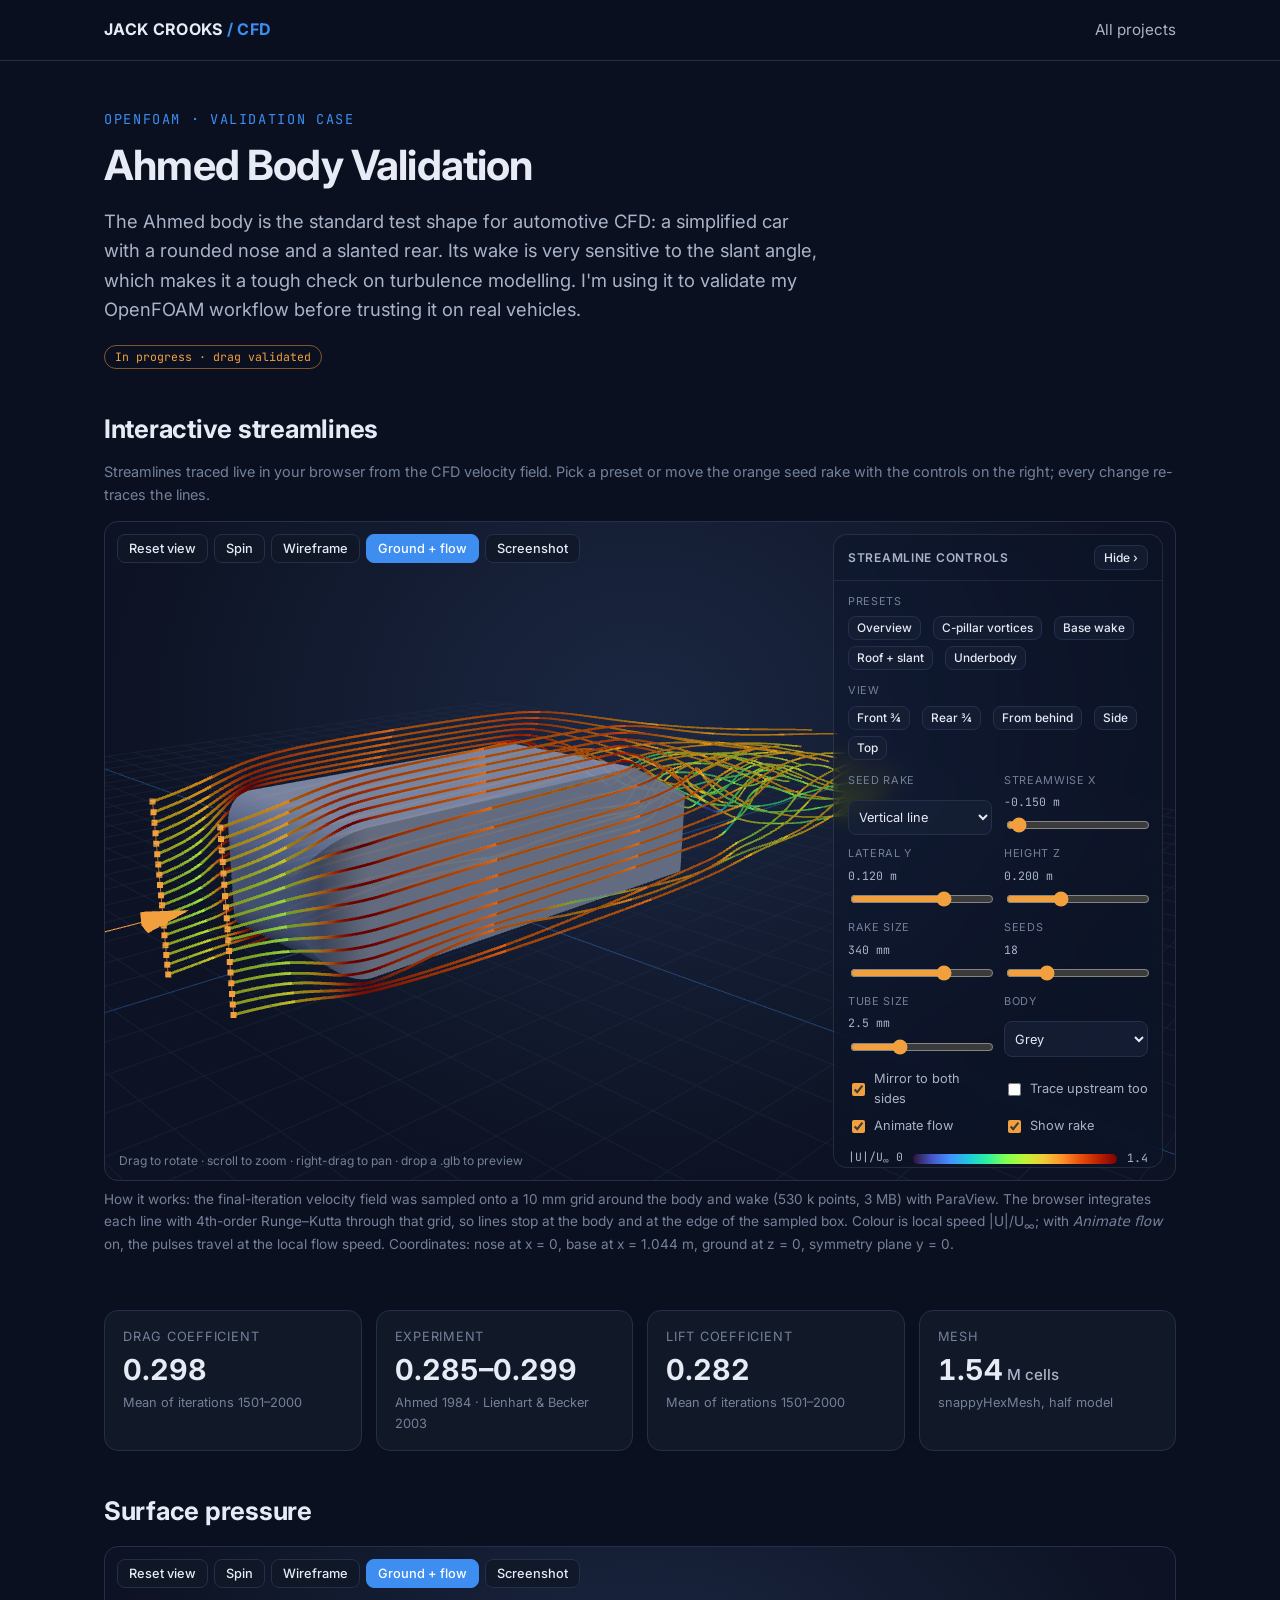
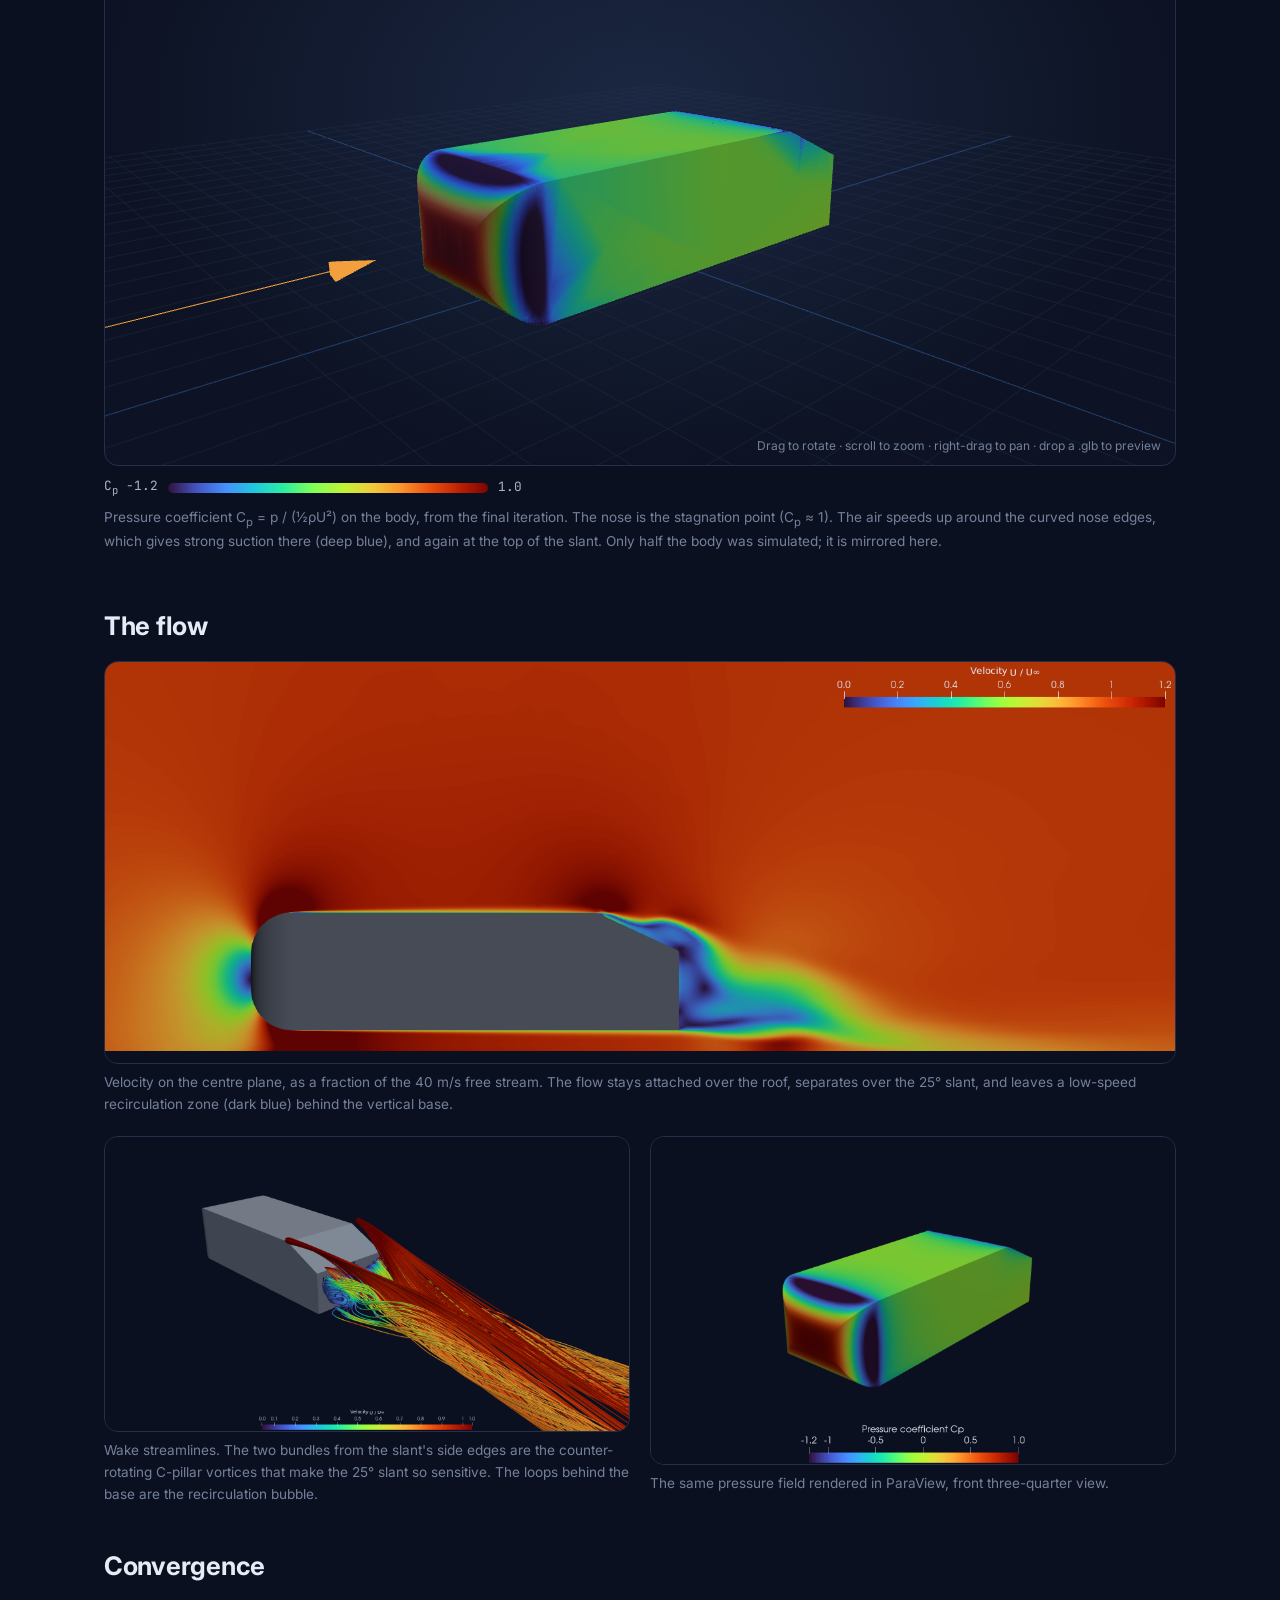
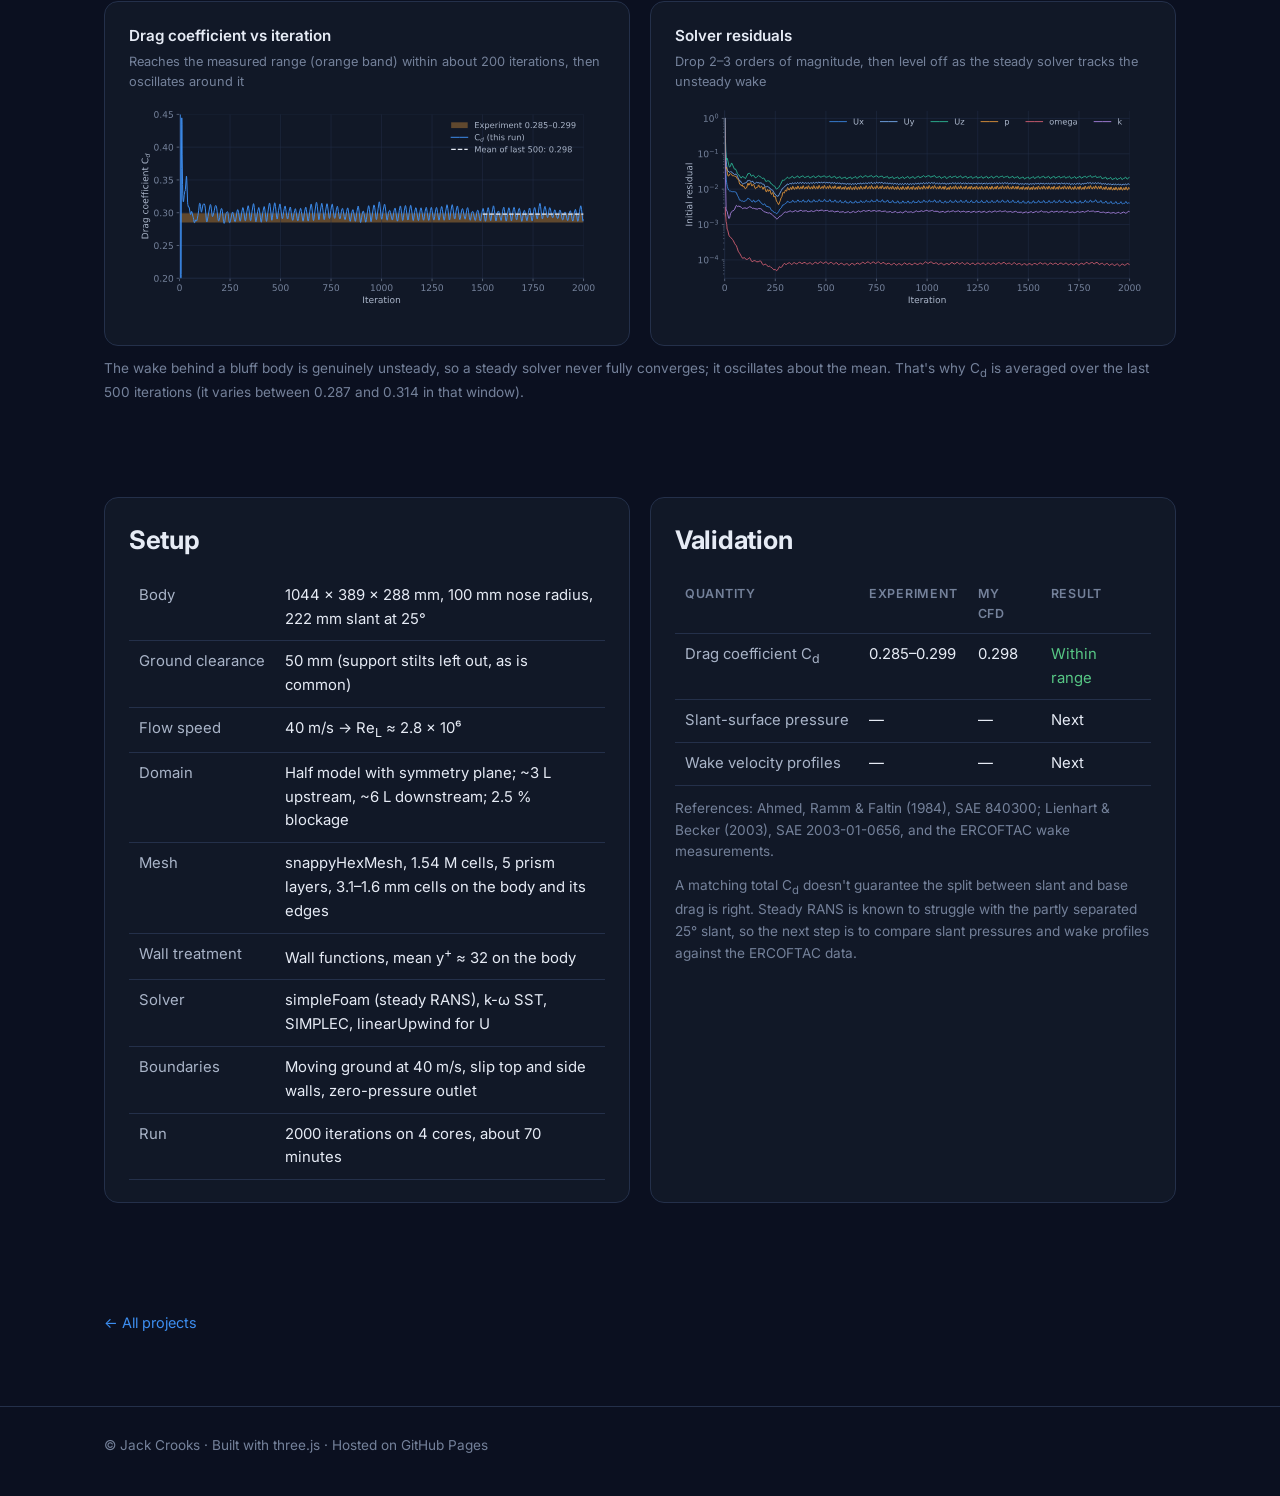
==== commit b4ac3b6e: "Ahmed page: streamlines at the top, click-to-enlarge images, phone table fix - Interactive streamlin" ====
--- a/projects/ahmed-body/index.html
+++ b/projects/ahmed-body/index.html
@@ -45,6 +45,20 @@
   </section>
 
   <section style="padding-top:0">
+    <h2>Interactive streamlines</h2>
+    <p class="muted" style="font-size:0.9rem;margin-top:-4px">Streamlines traced live in your browser from the CFD velocity field.
+      Pick a preset or move the orange seed rake with the controls on the right; every change re-traces the lines.</p>
+    <div class="viewer" data-model="models/ahmed-cp.glb" data-up="z" data-flow="+x"
+         data-zoom="1.15" data-streamlines="models/ahmed-velocity.json" data-controls="sl-controls"></div>
+    <div id="sl-controls"></div>
+    <p class="muted" style="font-size:0.85rem;margin-top:8px">How it works: the final-iteration velocity field was sampled onto a
+      10 mm grid around the body and wake (530 k points, 3 MB) with ParaView. The browser integrates each line with
+      4th-order Runge&ndash;Kutta through that grid, so lines stop at the body and at the edge of the sampled box.
+      Colour is local speed |U|/U<sub>&infin;</sub>; with <em>Animate flow</em> on, the pulses travel at the local flow speed.
+      Coordinates: nose at x = 0, base at x = 1.044 m, ground at z = 0, symmetry plane y = 0.</p>
+  </section>
+
+  <section style="padding-top:0">
     <div class="stats">
       <div class="stat"><div class="label">Drag coefficient</div><div class="value">0.298</div><div class="note">Mean of iterations 1501–2000</div></div>
       <div class="stat"><div class="label">Experiment</div><div class="value" style="white-space:nowrap">0.285–0.299</div><div class="note">Ahmed 1984 · Lienhart &amp; Becker 2003</div></div>
@@ -60,20 +74,6 @@
     <p class="muted" style="font-size:0.85rem;margin-top:8px">Pressure coefficient C<sub>p</sub> = p / (½ρU²) on the body, from the final iteration.
       The nose is the stagnation point (C<sub>p</sub> ≈ 1). The air speeds up around the curved nose edges, which gives strong suction there (deep blue),
       and again at the top of the slant. Only half the body was simulated; it is mirrored here.</p>
-  </section>
-
-  <section style="padding-top:0">
-    <h2>Interactive streamlines</h2>
-    <p class="muted" style="font-size:0.9rem;margin-top:-4px">Streamlines traced live in your browser from the CFD velocity field.
-      Pick a preset or move the orange seed rake with the controls on the right; every change re-traces the lines.</p>
-    <div class="viewer" data-model="models/ahmed-cp.glb" data-up="z" data-flow="+x"
-         data-zoom="1.15" data-streamlines="models/ahmed-velocity.json" data-controls="sl-controls"></div>
-    <div id="sl-controls"></div>
-    <p class="muted" style="font-size:0.85rem;margin-top:8px">How it works: the final-iteration velocity field was sampled onto a
-      10 mm grid around the body and wake (530 k points, 3 MB) with ParaView. The browser integrates each line with
-      4th-order Runge&ndash;Kutta through that grid, so lines stop at the body and at the edge of the sampled box.
-      Colour is local speed |U|/U<sub>&infin;</sub>; with <em>Animate flow</em> on, the pulses travel at the local flow speed.
-      Coordinates: nose at x = 0, base at x = 1.044 m, ground at z = 0, symmetry plane y = 0.</p>
   </section>
 
   <section style="padding-top:0">
@@ -154,5 +154,6 @@
 <footer><div class="wrap">© Jack Crooks · Built with three.js · Hosted on GitHub Pages</div></footer>
 
 <script type="module" src="../../assets/js/viewer.js"></script>
+<script src="../../assets/js/lightbox.js" defer></script>
 </body>
 </html>
--- a/assets/css/style.css
+++ b/assets/css/style.css
@@ -220,3 +220,41 @@
 .sl-panel.docked.collapsed { bottom: auto; width: auto; }
 .sl-panel.docked.collapsed .sl-body { display: none; }
 .sl-panel.docked.collapsed .sl-head { border-bottom: 0; gap: 10px; }
+
+/* ---------- click-to-enlarge images (lightbox.js) ---------- */
+img.zoomable { cursor: zoom-in; transition: filter 0.15s, box-shadow 0.15s; }
+img.zoomable:hover { filter: brightness(1.08); }
+img.zoomable:focus-visible { outline: 2px solid var(--accent); outline-offset: 3px; }
+.lightbox {
+  position: fixed; inset: 0; z-index: 1000; display: none; align-items: center; justify-content: center; gap: 12px;
+  padding: 56px 16px 24px; background: rgba(5, 8, 18, 0.92);
+  -webkit-backdrop-filter: blur(6px); backdrop-filter: blur(6px); cursor: zoom-out;
+}
+.lightbox.open { display: flex; animation: lb-in 0.18s ease-out; }
+@keyframes lb-in { from { opacity: 0; } to { opacity: 1; } }
+.lb-fig { margin: 0; display: flex; flex-direction: column; align-items: center; max-width: min(1600px, 100%); min-width: 0; }
+.lb-fig img {
+  display: block; max-width: 100%; max-height: calc(100vh - 150px); width: auto; height: auto;
+  border-radius: var(--radius); border: 1px solid var(--line); background: var(--surface);
+}
+.lb-fig figcaption { color: var(--text-2); font-size: 0.9rem; margin-top: 12px; max-width: 900px; text-align: center; cursor: default; }
+.lb-close, .lb-nav {
+  font: 400 1.6rem/1 var(--sans); color: var(--text); cursor: pointer; flex: none;
+  background: rgba(23, 32, 54, 0.8); border: 1px solid var(--line); border-radius: 999px; width: 44px; height: 44px;
+}
+.lb-close { position: absolute; top: 12px; right: 16px; }
+.lb-close:hover, .lb-nav:hover { border-color: var(--accent); }
+.lightbox.single .lb-nav { display: none; }
+@media (max-width: 760px) {
+  .lb-nav { position: absolute; bottom: 16px; }
+  .lb-prev { left: 16px; } .lb-next { right: 16px; }
+  .lightbox { padding-bottom: 72px; }
+}
+
+/* phones: keep panels and tables inside the screen width */
+.two-col > * { min-width: 0; }
+@media (max-width: 600px) {
+  .panel { padding: 18px 16px; }
+  td:first-child { white-space: normal; }
+  th, td { padding: 8px 6px; }
+}
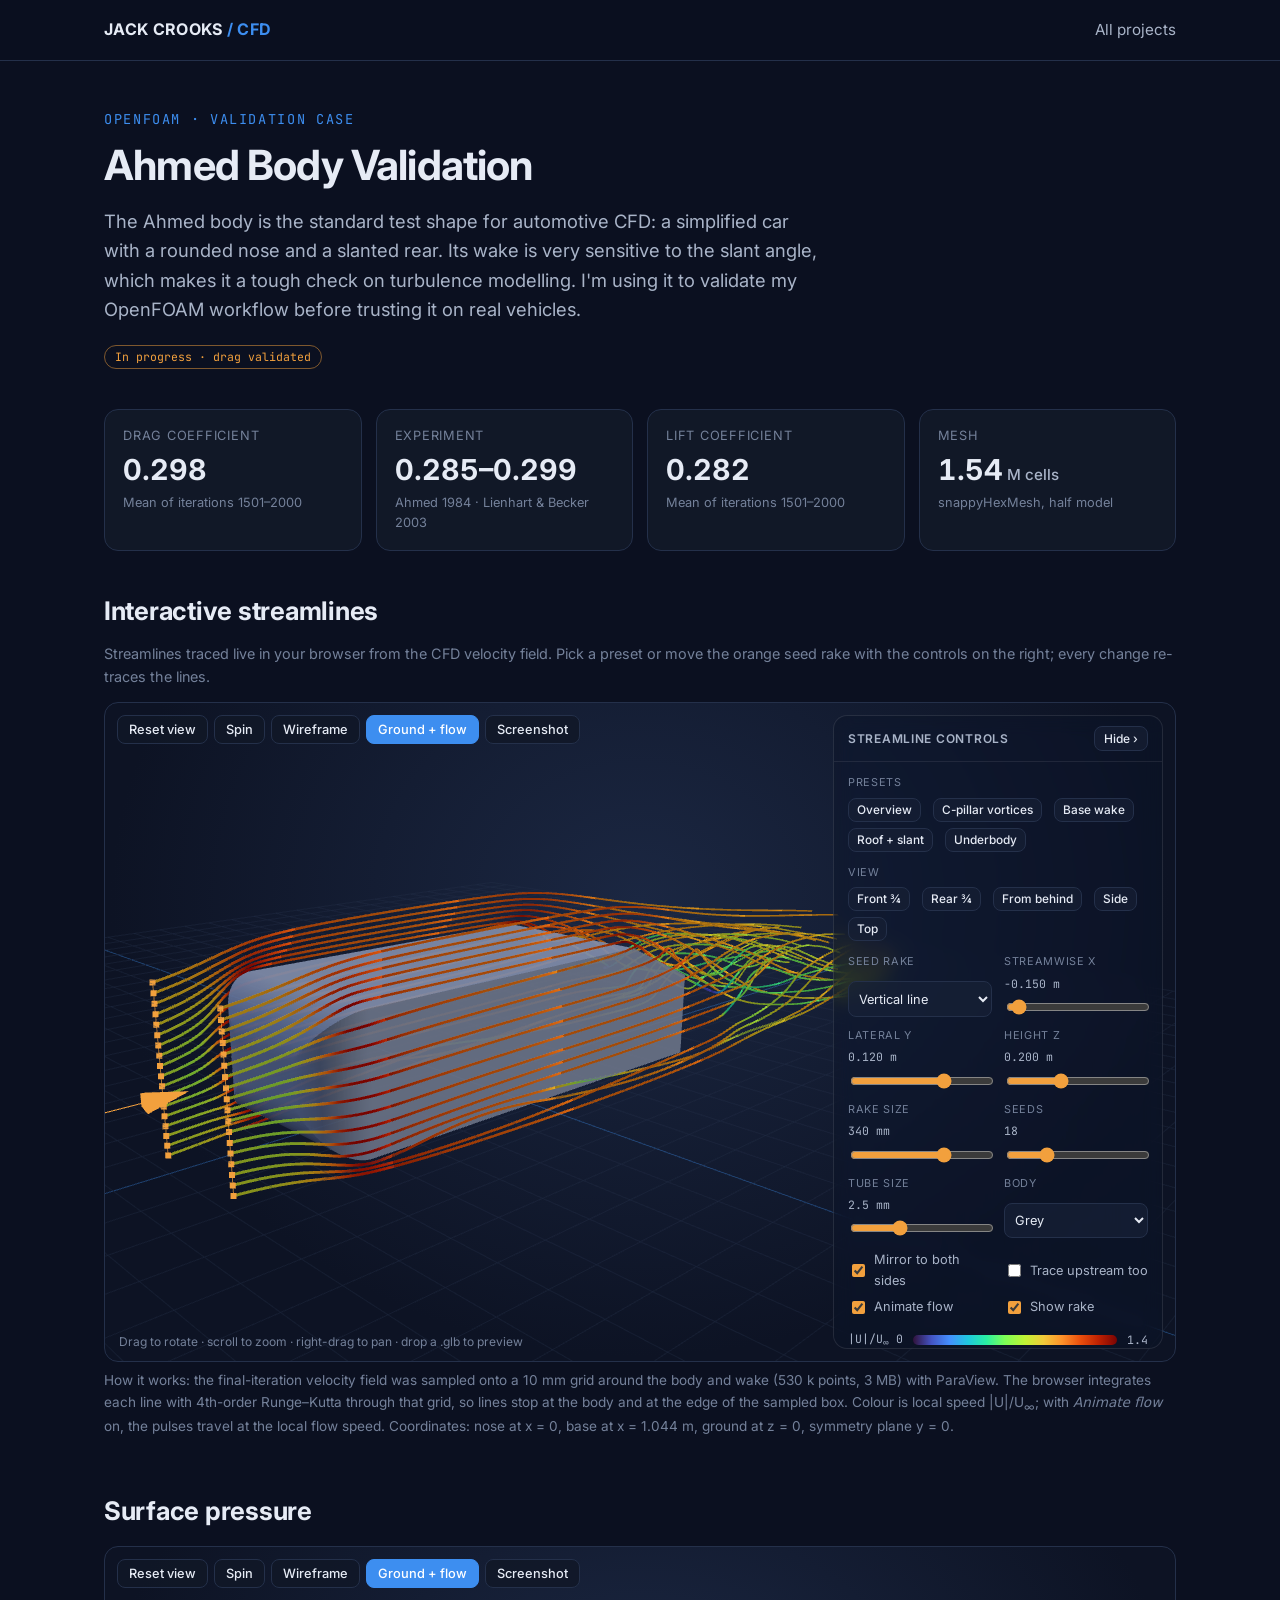
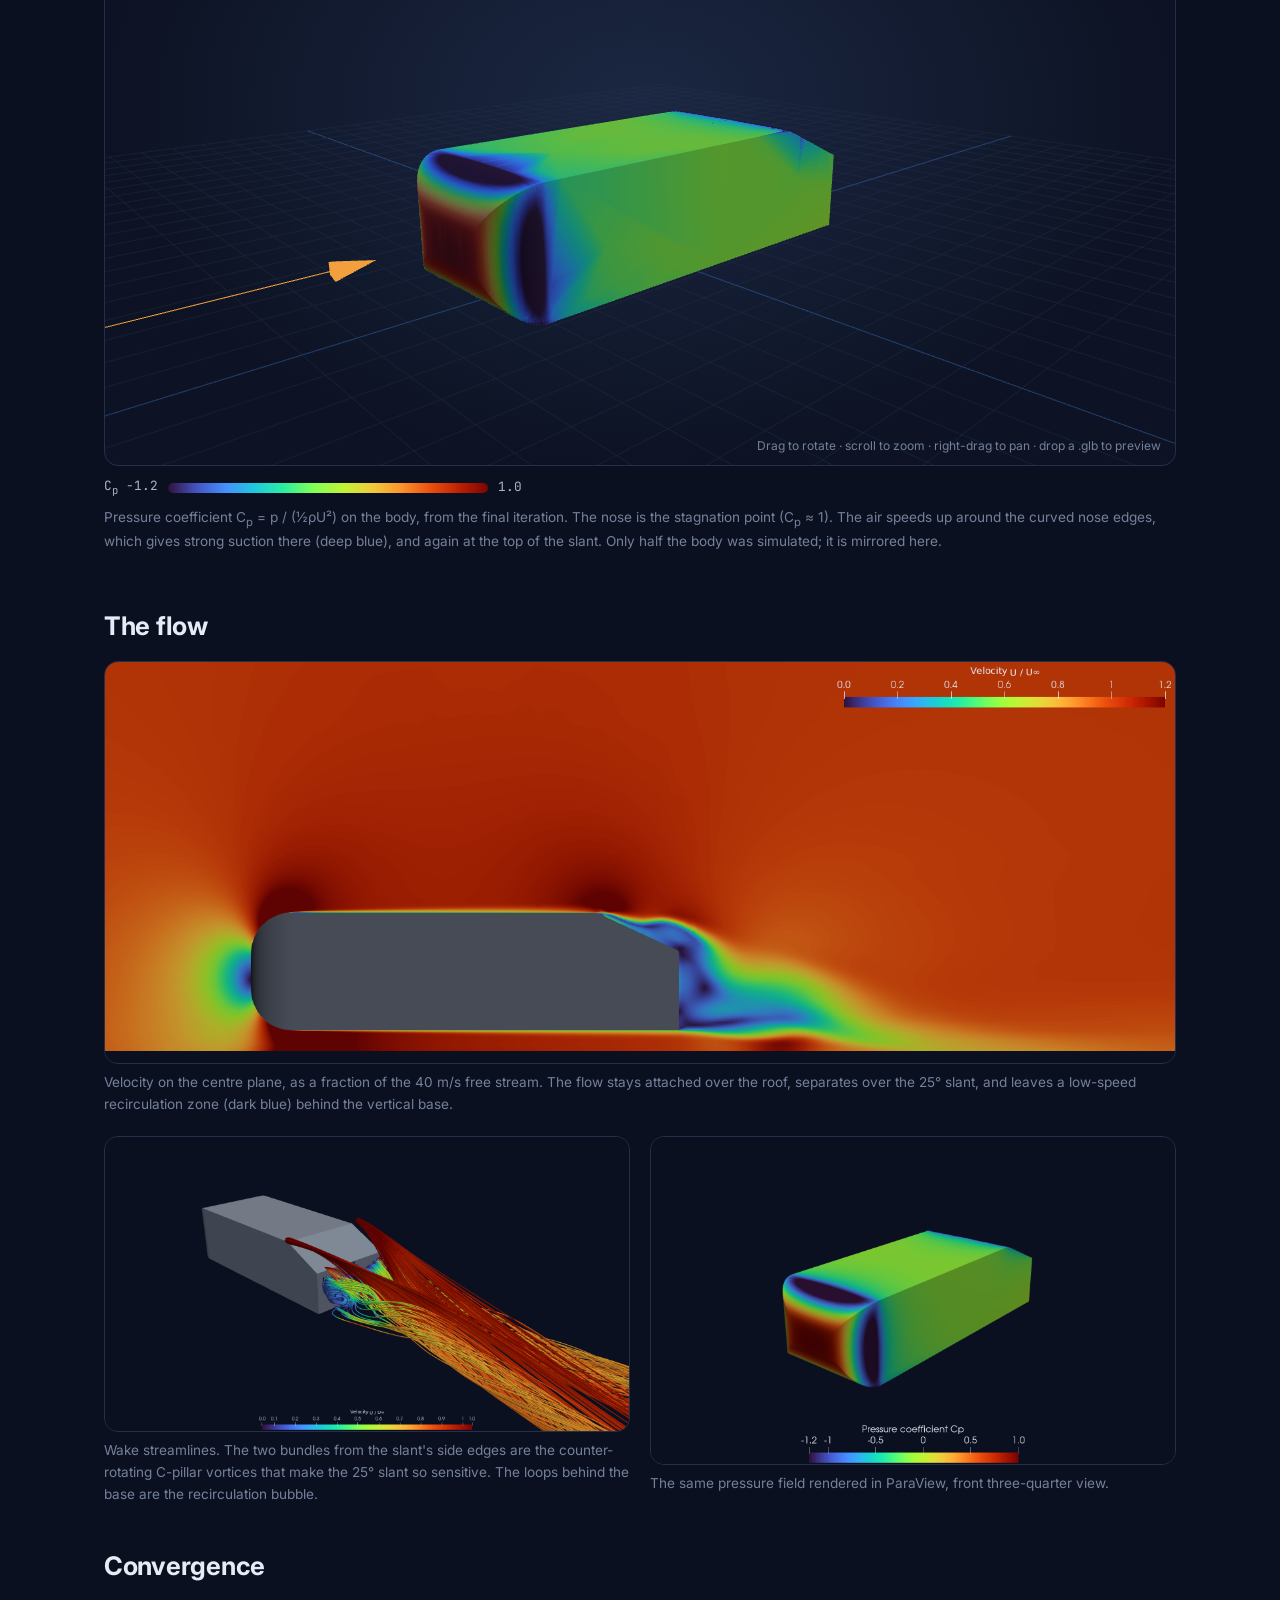
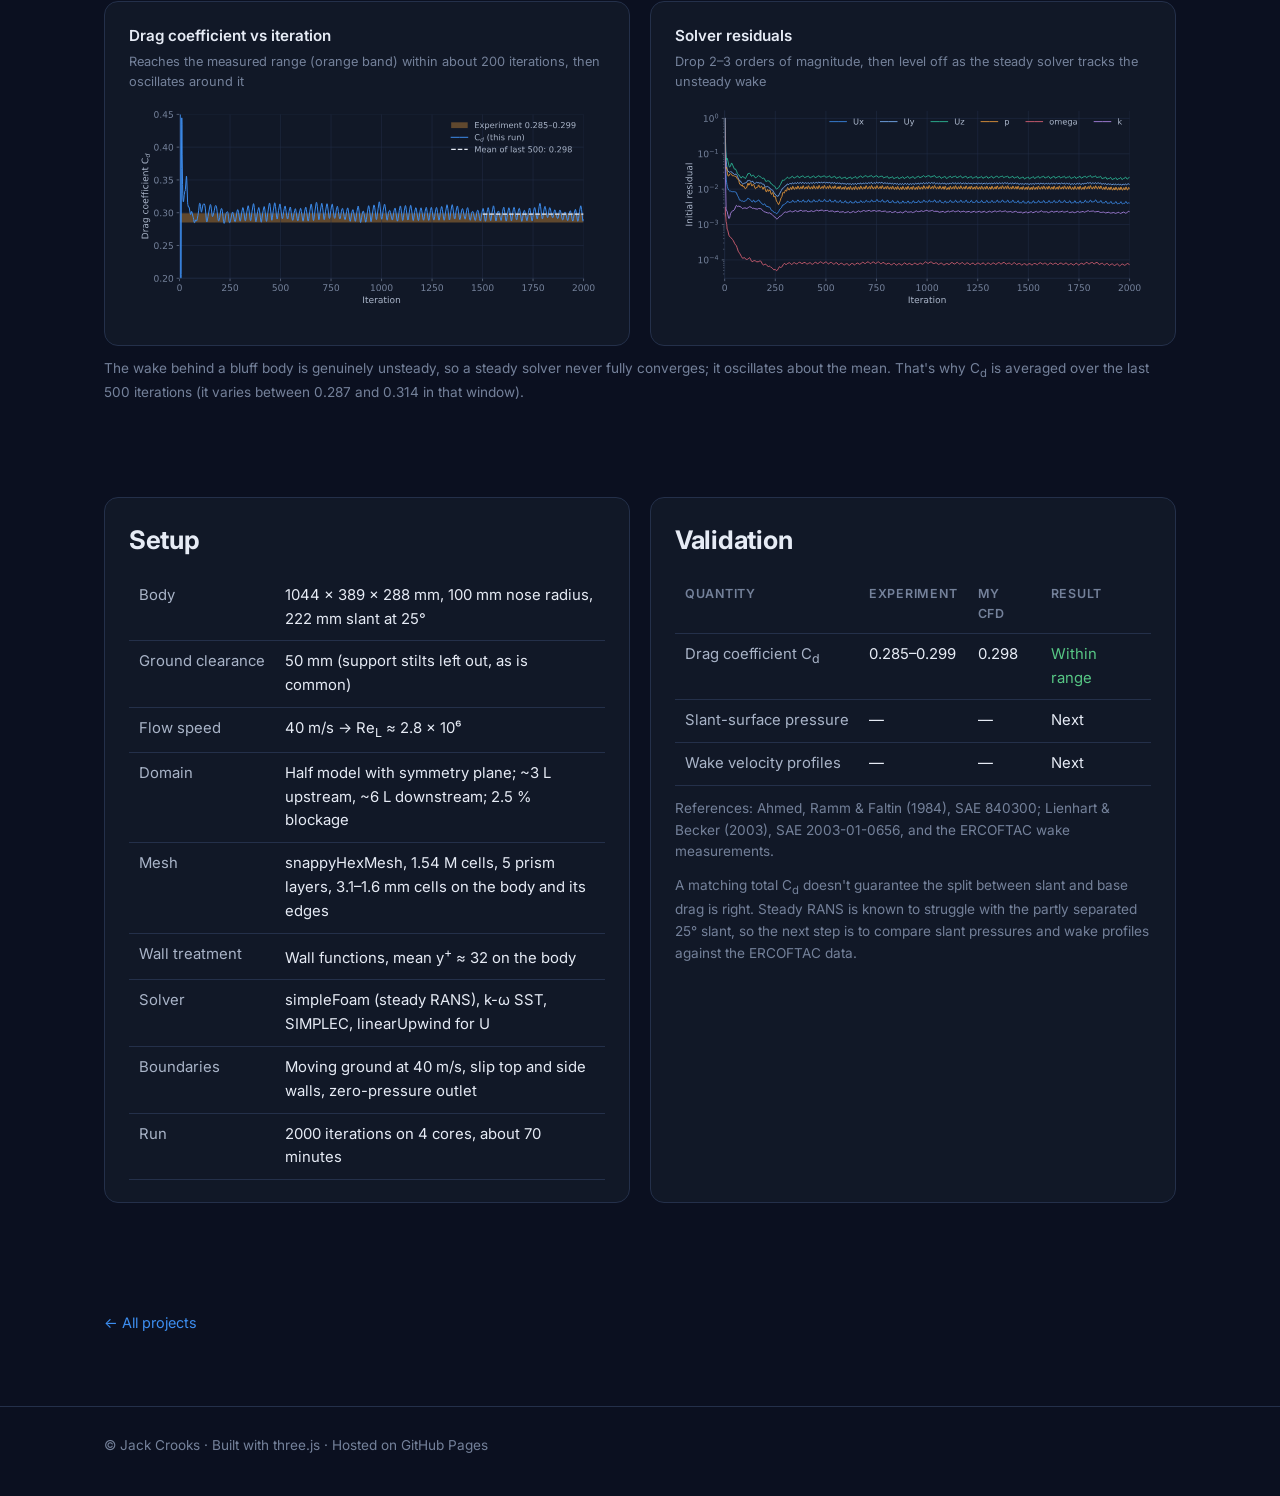
==== commit 7e85d89a: "Ahmed page: centre enlarged images in every browser, stat boxes above streamlines - lightbox.js size" ====
--- a/projects/ahmed-body/index.html
+++ b/projects/ahmed-body/index.html
@@ -45,6 +45,15 @@
   </section>
 
   <section style="padding-top:0">
+    <div class="stats">
+      <div class="stat"><div class="label">Drag coefficient</div><div class="value">0.298</div><div class="note">Mean of iterations 1501–2000</div></div>
+      <div class="stat"><div class="label">Experiment</div><div class="value" style="white-space:nowrap">0.285–0.299</div><div class="note">Ahmed 1984 · Lienhart &amp; Becker 2003</div></div>
+      <div class="stat"><div class="label">Lift coefficient</div><div class="value">0.282</div><div class="note">Mean of iterations 1501–2000</div></div>
+      <div class="stat"><div class="label">Mesh</div><div class="value">1.54<span class="unit">M cells</span></div><div class="note">snappyHexMesh, half model</div></div>
+    </div>
+  </section>
+
+  <section style="padding-top:0">
     <h2>Interactive streamlines</h2>
     <p class="muted" style="font-size:0.9rem;margin-top:-4px">Streamlines traced live in your browser from the CFD velocity field.
       Pick a preset or move the orange seed rake with the controls on the right; every change re-traces the lines.</p>
@@ -56,15 +65,6 @@
       4th-order Runge&ndash;Kutta through that grid, so lines stop at the body and at the edge of the sampled box.
       Colour is local speed |U|/U<sub>&infin;</sub>; with <em>Animate flow</em> on, the pulses travel at the local flow speed.
       Coordinates: nose at x = 0, base at x = 1.044 m, ground at z = 0, symmetry plane y = 0.</p>
-  </section>
-
-  <section style="padding-top:0">
-    <div class="stats">
-      <div class="stat"><div class="label">Drag coefficient</div><div class="value">0.298</div><div class="note">Mean of iterations 1501–2000</div></div>
-      <div class="stat"><div class="label">Experiment</div><div class="value" style="white-space:nowrap">0.285–0.299</div><div class="note">Ahmed 1984 · Lienhart &amp; Becker 2003</div></div>
-      <div class="stat"><div class="label">Lift coefficient</div><div class="value">0.282</div><div class="note">Mean of iterations 1501–2000</div></div>
-      <div class="stat"><div class="label">Mesh</div><div class="value">1.54<span class="unit">M cells</span></div><div class="note">snappyHexMesh, half model</div></div>
-    </div>
   </section>
 
   <section style="padding-top:0">
--- a/assets/css/style.css
+++ b/assets/css/style.css
@@ -226,29 +226,31 @@
 img.zoomable:hover { filter: brightness(1.08); }
 img.zoomable:focus-visible { outline: 2px solid var(--accent); outline-offset: 3px; }
 .lightbox {
-  position: fixed; inset: 0; z-index: 1000; display: none; align-items: center; justify-content: center; gap: 12px;
-  padding: 56px 16px 24px; background: rgba(5, 8, 18, 0.92);
+  position: fixed; inset: 0; z-index: 1000; display: none; place-items: center;
+  padding: 24px 16px; overflow: auto; background: rgba(5, 8, 18, 0.92);
   -webkit-backdrop-filter: blur(6px); backdrop-filter: blur(6px); cursor: zoom-out;
 }
-.lightbox.open { display: flex; animation: lb-in 0.18s ease-out; }
+.lightbox.open { display: grid; animation: lb-in 0.18s ease-out; }
 @keyframes lb-in { from { opacity: 0; } to { opacity: 1; } }
-.lb-fig { margin: 0; display: flex; flex-direction: column; align-items: center; max-width: min(1600px, 100%); min-width: 0; }
+.lb-fig { margin: 0; display: block; text-align: center; }
 .lb-fig img {
-  display: block; max-width: 100%; max-height: calc(100vh - 150px); width: auto; height: auto;
+  display: block; margin: 0 auto; max-width: none; max-height: none;
   border-radius: var(--radius); border: 1px solid var(--line); background: var(--surface);
 }
-.lb-fig figcaption { color: var(--text-2); font-size: 0.9rem; margin-top: 12px; max-width: 900px; text-align: center; cursor: default; }
+.lb-fig figcaption { color: var(--text-2); font-size: 0.9rem; margin: 12px auto 0; text-align: center; cursor: default; }
 .lb-close, .lb-nav {
   font: 400 1.6rem/1 var(--sans); color: var(--text); cursor: pointer; flex: none;
   background: rgba(23, 32, 54, 0.8); border: 1px solid var(--line); border-radius: 999px; width: 44px; height: 44px;
 }
-.lb-close { position: absolute; top: 12px; right: 16px; }
+.lb-close { position: fixed; top: 12px; right: 16px; }
+.lb-nav { position: fixed; top: 50%; transform: translateY(-50%); }
+.lb-prev { left: 20px; } .lb-next { right: 20px; }
 .lb-close:hover, .lb-nav:hover { border-color: var(--accent); }
 .lightbox.single .lb-nav { display: none; }
 @media (max-width: 760px) {
-  .lb-nav { position: absolute; bottom: 16px; }
+  .lb-nav { top: auto; bottom: 16px; transform: none; }
   .lb-prev { left: 16px; } .lb-next { right: 16px; }
-  .lightbox { padding-bottom: 72px; }
+  .lightbox { padding: 64px 16px 76px; }
 }
 
 /* phones: keep panels and tables inside the screen width */
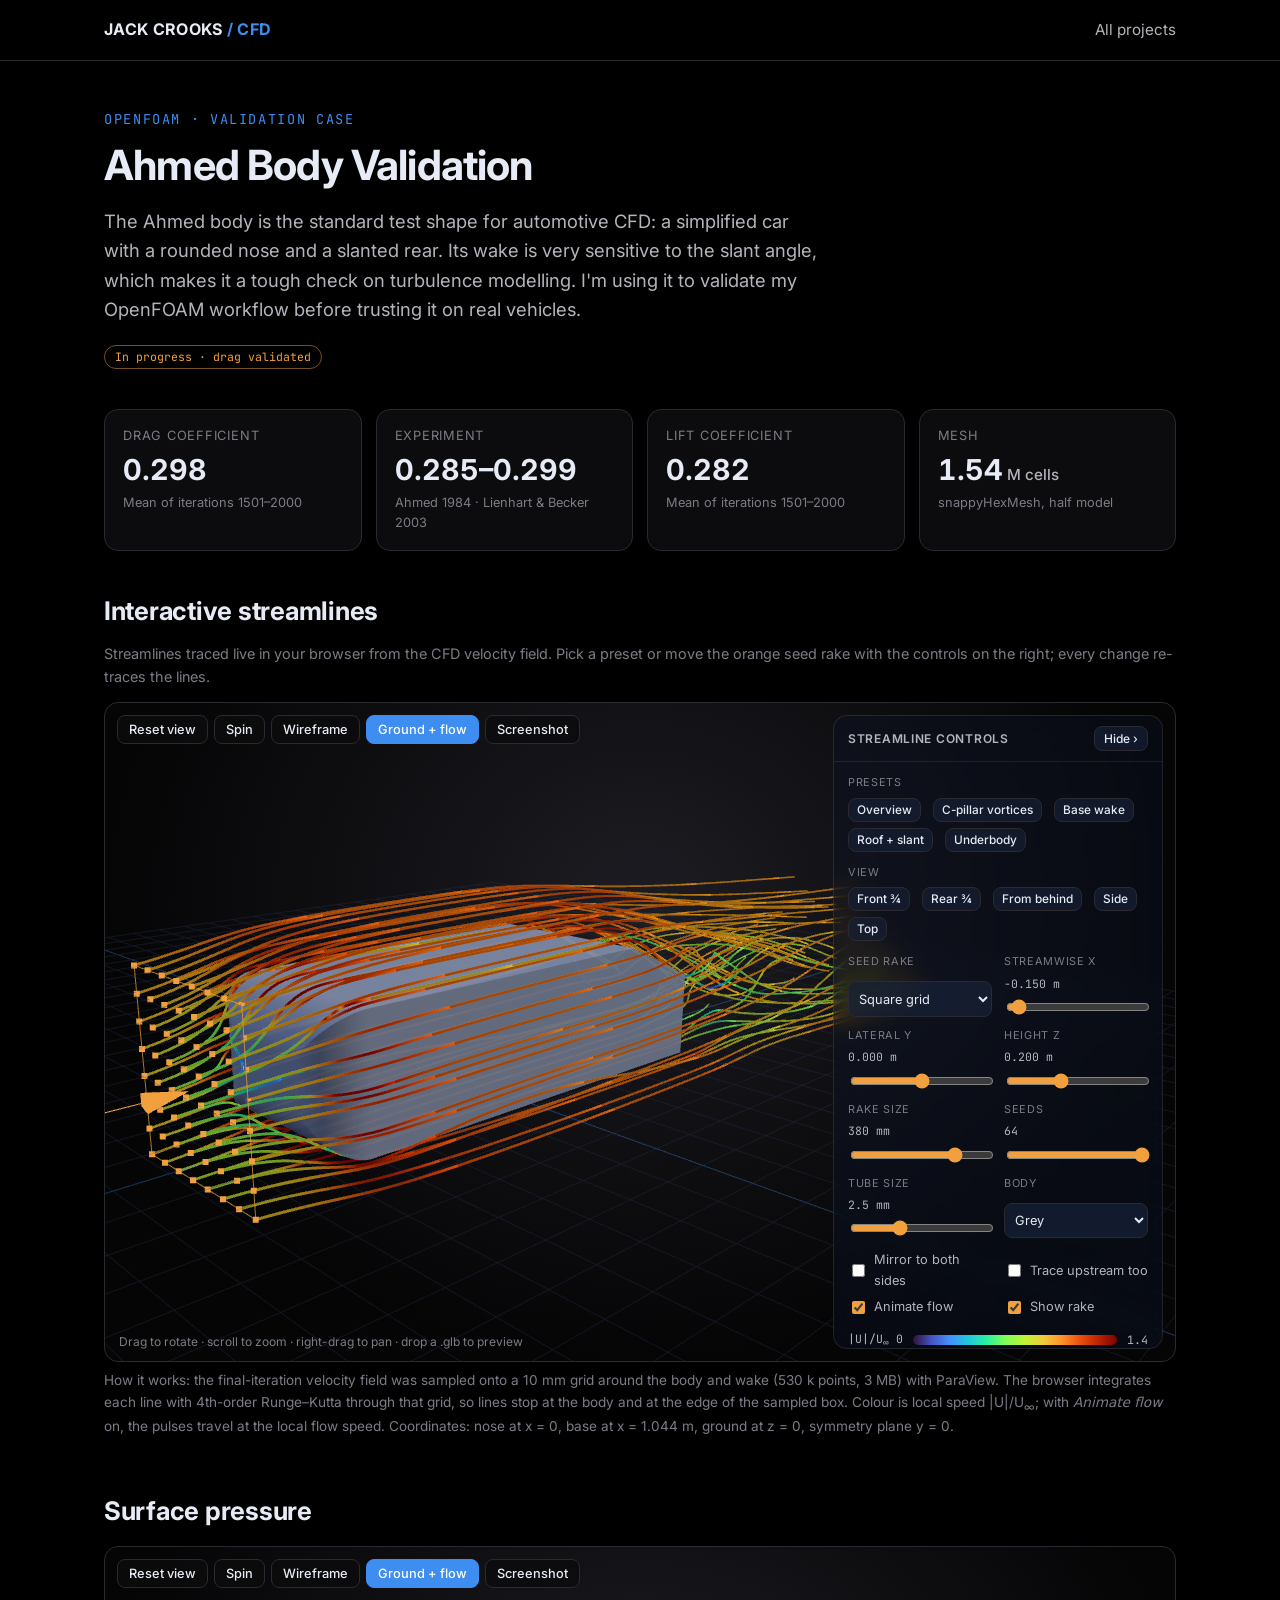
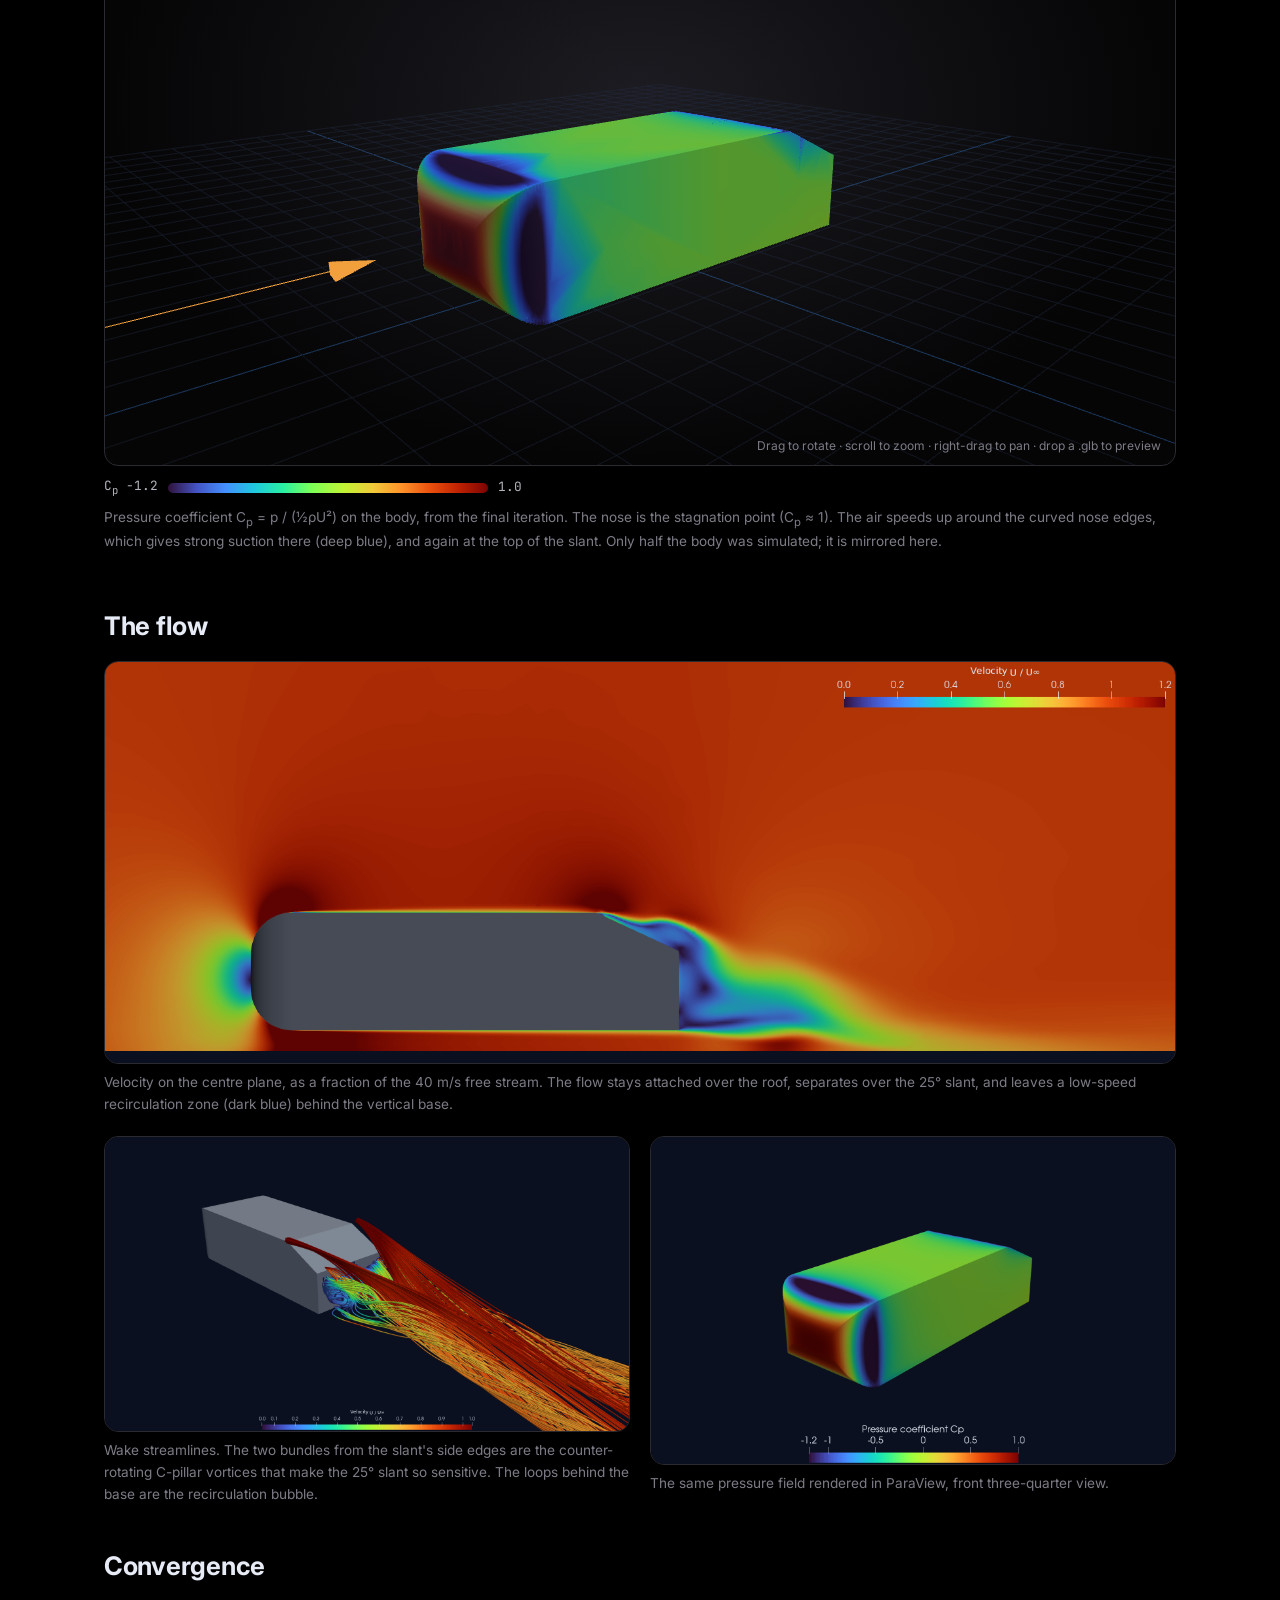
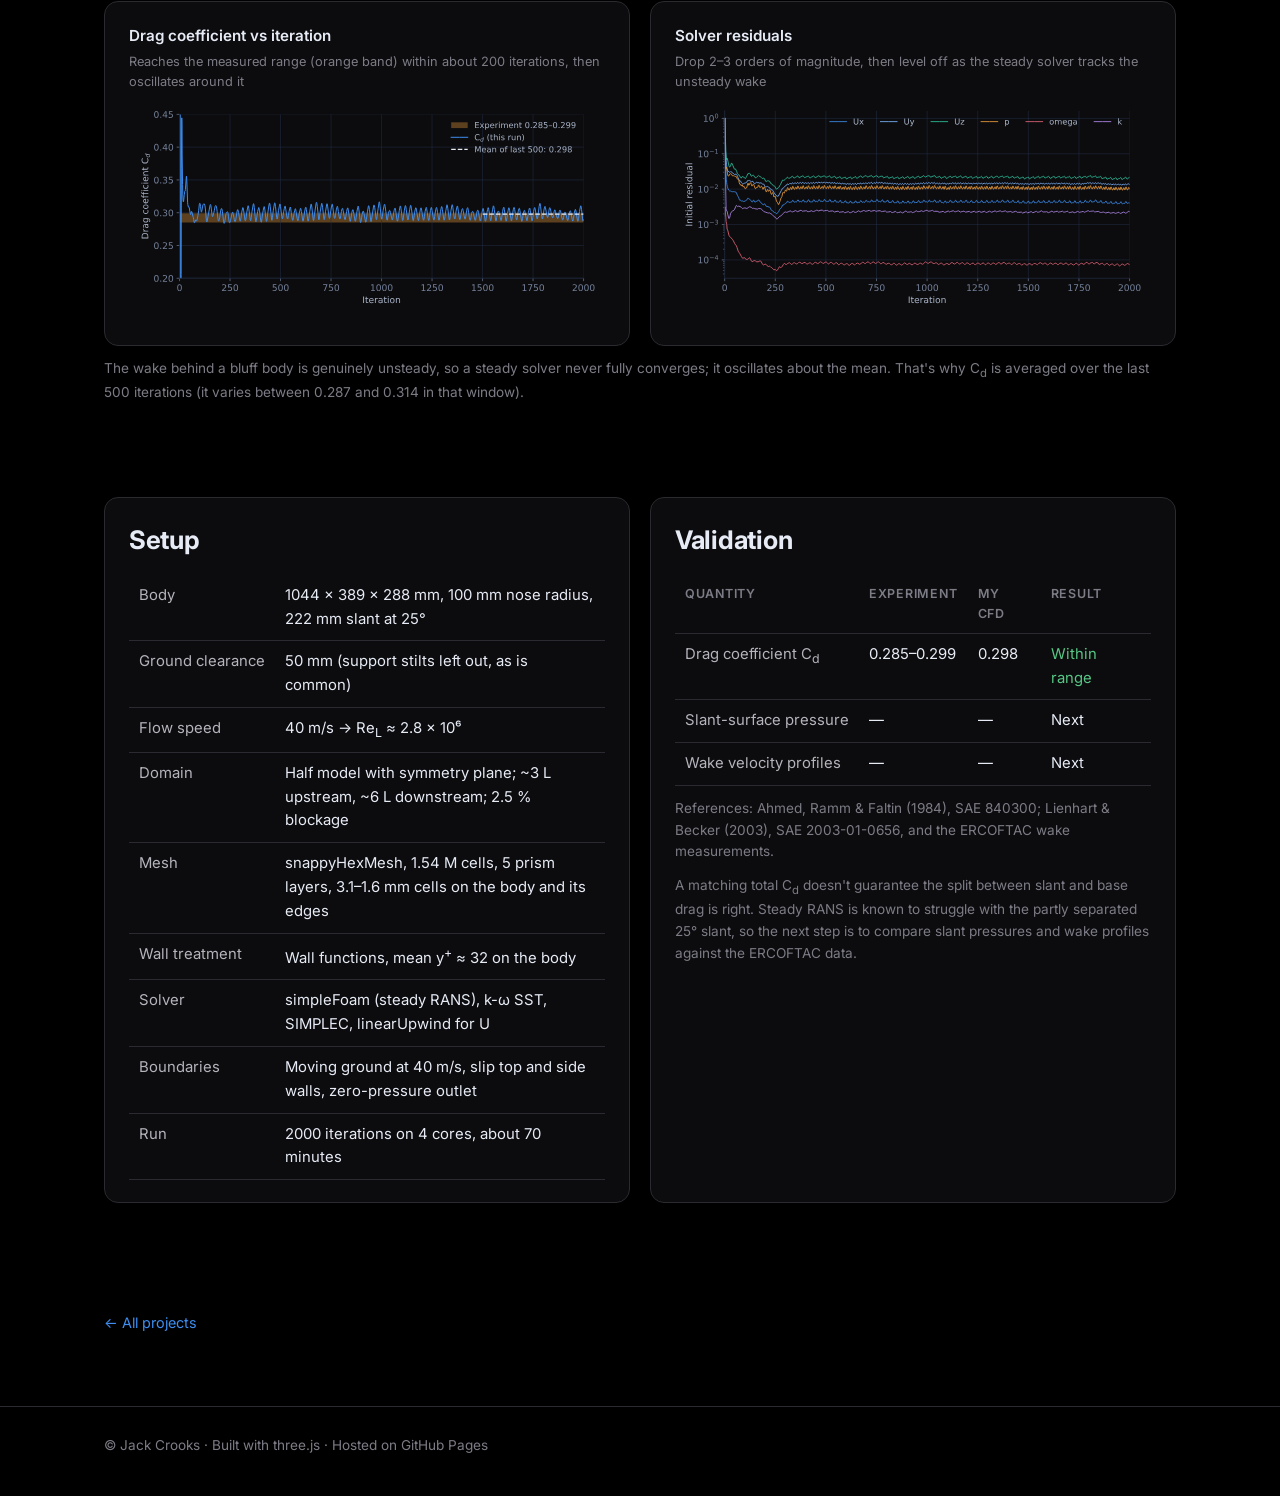
==== commit c33cd571: "Site: black colour theme on every page (shared tokens, hero animation, drag calculator); version-tag" ====
--- a/projects/ahmed-body/index.html
+++ b/projects/ahmed-body/index.html
@@ -6,7 +6,7 @@
   <title>Ahmed Body Validation · Jack Crooks</title>
   <link rel="preconnect" href="https://fonts.googleapis.com">
   <link rel="stylesheet" href="https://fonts.googleapis.com/css2?family=Inter:wght@400;500;600;700&family=JetBrains+Mono:wght@400;500&display=swap">
-  <link rel="stylesheet" href="../../assets/css/style.css">
+  <link rel="stylesheet" href="../../assets/css/style.css?v=2">
   <script type="importmap">
     { "imports": {
         "three": "../../assets/vendor/three/build/three.module.min.js",
--- a/assets/css/style.css
+++ b/assets/css/style.css
@@ -3,13 +3,13 @@
    Change the colours in :root to restyle the whole site.
    ========================================================== */
 :root {
-  --bg: #0b1020;
-  --surface: #111827;
-  --surface-2: #172036;
-  --line: #24304a;
+  --bg: #000;
+  --surface: #0c0c0e;
+  --surface-2: #161619;
+  --line: #2a2a30;
   --text: #e6ebf5;
-  --text-2: #a9b4c8;
-  --muted: #74819a;
+  --text-2: #b4b4bc;
+  --muted: #7c7c86;
   --accent: #3d8ef0;      /* main blue (charts, links) */
   --accent-2: #f2a03d;    /* warm highlight */
   --radius: 14px;
@@ -37,7 +37,7 @@
 /* ---------- top bar ---------- */
 .topbar {
   position: sticky; top: 0; z-index: 10;
-  background: rgba(11, 16, 32, 0.85);
+  background: rgba(0, 0, 0, 0.85);
   backdrop-filter: blur(10px);
   border-bottom: 1px solid var(--line);
 }
@@ -99,7 +99,7 @@
 /* ---------- 3D viewer ---------- */
 .viewer {
   position: relative; width: 100%; height: 520px;
-  background: radial-gradient(ellipse at 50% 30%, #1b2742 0%, #0d1324 70%);
+  background: radial-gradient(ellipse at 50% 30%, #1c1c22 0%, #050506 70%);
   border: 1px solid var(--line); border-radius: var(--radius); overflow: hidden;
   touch-action: none;
 }
@@ -109,7 +109,7 @@
 }
 .viewer .toolbar button, .btn {
   font: 500 0.8rem var(--sans); color: var(--text); cursor: pointer;
-  background: rgba(17, 24, 39, 0.85); border: 1px solid var(--line); border-radius: 8px; padding: 6px 11px;
+  background: rgba(12, 12, 14, 0.85); border: 1px solid var(--line); border-radius: 8px; padding: 6px 11px;
 }
 .viewer .toolbar button:hover, .btn:hover { border-color: var(--accent); }
 .viewer .toolbar button[aria-pressed="true"] { background: var(--accent); border-color: var(--accent); color: #fff; }
@@ -135,7 +135,7 @@
 .chart { position: relative; }
 .chart svg { display: block; width: 100%; height: auto; overflow: visible; }
 .chart .tip {
-  position: absolute; pointer-events: none; background: #0b1020; border: 1px solid var(--line);
+  position: absolute; pointer-events: none; background: #000; border: 1px solid var(--line);
   border-radius: 8px; padding: 6px 10px; font-size: 0.8rem; white-space: nowrap; display: none;
   font-variant-numeric: tabular-nums;
 }
